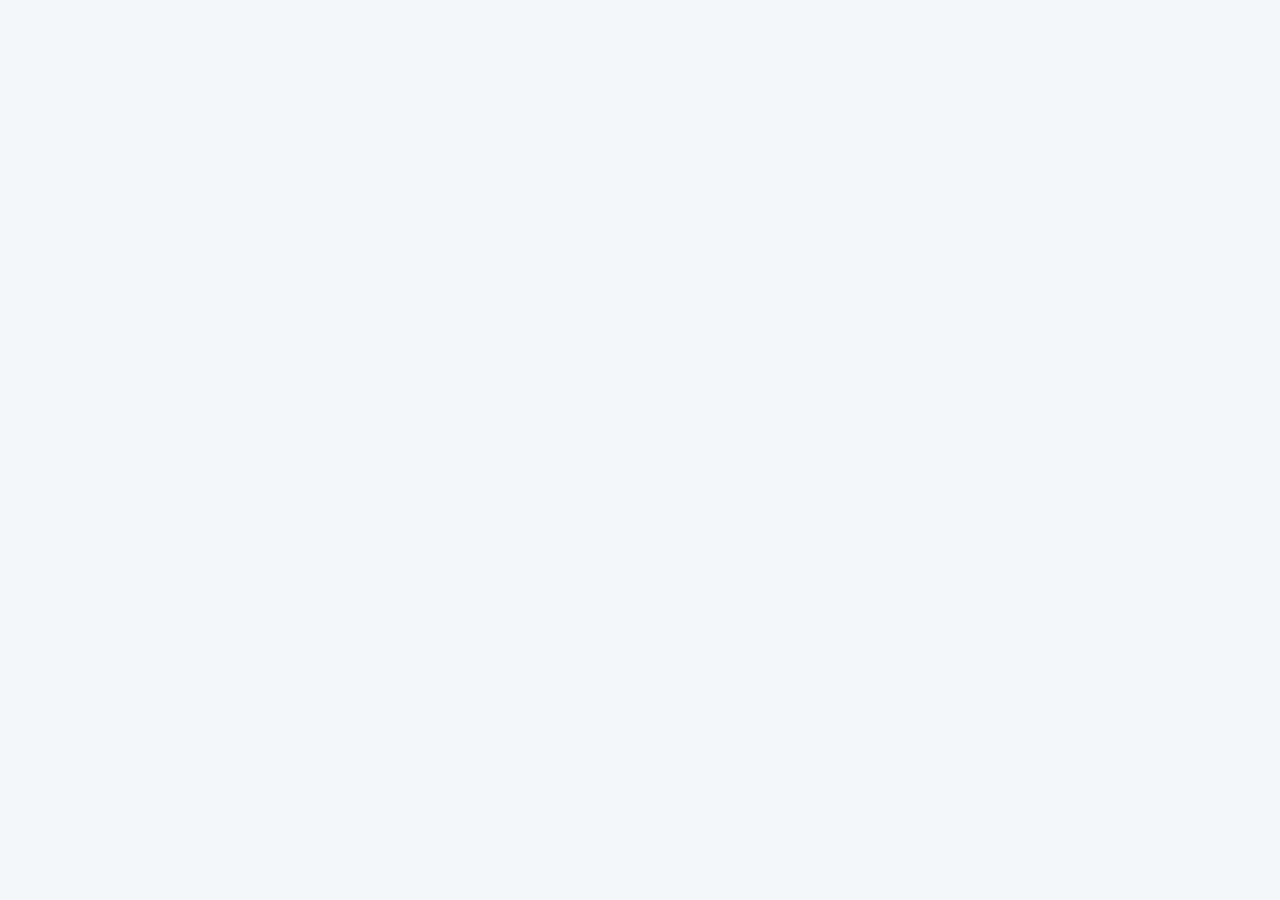
==== bridge/index.html @ 6b99328d "Add files via upload" ====
<!DOCTYPE html><html><head><meta charset="utf-8"><meta name="viewport" content="width=device-width"><title>Bridge - Manta Pacific</title><meta name="next-head-count" content="3"><meta content="Enables users to transfer their tokens between the layer-1 and layer-2 chains." name="description"><meta content="width=device-width, initial-scale=1.0, maximum-scale=1.0, user-scalable=no" name="viewport"><link href="favicon.ico" rel="shortcut icon"><link href="https://fonts.googleapis.com" rel="preconnect"><link href="https://fonts.gstatic.com" rel="preconnect"><link rel="preconnect" href="https://fonts.gstatic.com" crossorigin=""><link rel="preload" href="/bridge/_next/0cf57996534a27d4.css" as="style"><link rel="stylesheet" href="/bridge/css/0cf57996534a27d4.css" data-n-g=""><link rel="preload" href="/bridge/_next/dcc4f94b0e8c6c8f.css" as="style"><link rel="stylesheet" href="/bridge/css/dcc4f94b0e8c6c8f.css" data-n-p=""><noscript data-n-css=""></noscript><script defer="" nomodule="" src="/bridge/js/polyfills-c67a75d1b6f99dc8.js"></script><script src="/bridge/js/webpack-464d6923f48d248f.js" defer=""></script><script src="/bridge/js/framework-73b8966a3c579ab0.js" defer=""></script><script src="/bridge/js/main-1b63fabc35534898.js" defer=""></script><script src="/bridge/js/_app-5cb92134fb321223.js" defer=""></script><script src="/bridge/js/0bcf10b9-64826bc3f32f29c9.js" defer=""></script><script src="/bridge/js/668e4acd-e24d881882f735a6.js" defer=""></script><script src="/bridge/js/3c215247-f0e96200fa5f6a68.js" defer=""></script><script src="/bridge/js/6b23b655-854d9cdec00d6326.js" defer=""></script><script src="/bridge/js/d8d5616c-c6309829d431866f.js" defer=""></script><script src="/bridge/js/4b90475d-34dd732277590c1c.js" defer=""></script><script src="/bridge/js/75fc9c18-1392eae2c2450c26.js" defer=""></script><script src="/bridge/js/739-9430323b5f52bb7a.js" defer=""></script><script src="/bridge/js/544-feef677845e8f295.js" defer=""></script><script src="/bridge/js/311-dcebfa7632f794dc.js" defer=""></script><script src="/bridge/js/%5Bsite%5D-311e941fea453b9f.js" defer=""></script><script src="/bridge/js/_buildManifest.js" defer=""></script><script src="/bridge/js/_ssgManifest.js" defer=""></script><script charset="UTF-8" type="text/javascript" src="./edb00c82-6336-4b48-a10d-6907cc69fabe.js"></script><style data-href="https://fonts.googleapis.com/css2?family=Red+Hat+Text:wght@400;500;700&amp;display=swap">@font-face{font-family:'Red Hat Text';font-style:normal;font-weight:400;font-display:swap;src:url(fonts/RrQCbohi_ic6B3yVSzGBrMx6ZI_cy1A6Ok2ML7hwVrU.woff) format('woff')}@font-face{font-family:'Red Hat Text';font-style:normal;font-weight:500;font-display:swap;src:url(fonts/RrQCbohi_ic6B3yVSzGBrMx6ZI_cy1A6Ok2ML4pwVrU.woff) format('woff')}@font-face{font-family:'Red Hat Text';font-style:normal;font-weight:700;font-display:swap;src:url(fonts/RrQCbohi_ic6B3yVSzGBrMx6ZI_cy1A6Ok2ML193VrU.woff) format('woff')}@font-face{font-family:'Red Hat Text';font-style:normal;font-weight:400;font-display:swap;src:url(fonts/RrQXbohi_ic6B3yVSzGBrMxQZqctMc-JPWCN.woff2) format('woff2');unicode-range:U+0100-02AF,U+0304,U+0308,U+0329,U+1E00-1E9F,U+1EF2-1EFF,U+2020,U+20A0-20AB,U+20AD-20CF,U+2113,U+2C60-2C7F,U+A720-A7FF}@font-face{font-family:'Red Hat Text';font-style:normal;font-weight:400;font-display:swap;src:url(fonts/RrQXbohi_ic6B3yVSzGBrMxQaKctMc-JPQ.woff2) format('woff2');unicode-range:U+0000-00FF,U+0131,U+0152-0153,U+02BB-02BC,U+02C6,U+02DA,U+02DC,U+0304,U+0308,U+0329,U+2000-206F,U+2074,U+20AC,U+2122,U+2191,U+2193,U+2212,U+2215,U+FEFF,U+FFFD}@font-face{font-family:'Red Hat Text';font-style:normal;font-weight:500;font-display:swap;src:url(fonts/RrQXbohi_ic6B3yVSzGBrMxQZqctMc-JPWCN.woff2) format('woff2');unicode-range:U+0100-02AF,U+0304,U+0308,U+0329,U+1E00-1E9F,U+1EF2-1EFF,U+2020,U+20A0-20AB,U+20AD-20CF,U+2113,U+2C60-2C7F,U+A720-A7FF}@font-face{font-family:'Red Hat Text';font-style:normal;font-weight:500;font-display:swap;src:url(fonts/RrQXbohi_ic6B3yVSzGBrMxQaKctMc-JPQ.woff2) format('woff2');unicode-range:U+0000-00FF,U+0131,U+0152-0153,U+02BB-02BC,U+02C6,U+02DA,U+02DC,U+0304,U+0308,U+0329,U+2000-206F,U+2074,U+20AC,U+2122,U+2191,U+2193,U+2212,U+2215,U+FEFF,U+FFFD}@font-face{font-family:'Red Hat Text';font-style:normal;font-weight:700;font-display:swap;src:url(fonts/RrQXbohi_ic6B3yVSzGBrMxQZqctMc-JPWCN.woff2) format('woff2');unicode-range:U+0100-02AF,U+0304,U+0308,U+0329,U+1E00-1E9F,U+1EF2-1EFF,U+2020,U+20A0-20AB,U+20AD-20CF,U+2113,U+2C60-2C7F,U+A720-A7FF}@font-face{font-family:'Red Hat Text';font-style:normal;font-weight:700;font-display:swap;src:url(fonts/RrQXbohi_ic6B3yVSzGBrMxQaKctMc-JPQ.woff2) format('woff2');unicode-range:U+0000-00FF,U+0131,U+0152-0153,U+02BB-02BC,U+02C6,U+02DA,U+02DC,U+0304,U+0308,U+0329,U+2000-206F,U+2074,U+20AC,U+2122,U+2191,U+2193,U+2212,U+2215,U+FEFF,U+FFFD}</style></head><body><div id="__next"><div class="min-h-screen"><header class="py-4 bg-colorOne shadow"><div class="px-4 mx-auto max-w-7xl sm:px-6 lg:px-8"><div class="flex items-center justify-between"><div class="flex-shrink-0 flex"><span class="inline-flex lg:hidden mr-4"><button class="text-colorFive" type="button"><span aria-hidden="true" class="visible"><svg class="w-7 h-7" fill="none" stroke="currentColor" viewBox="0 0 24 24" xmlns="http://www.w3.org/2000/svg"><path d="M4 6h16M4 12h16M4 18h16" stroke-linecap="round" stroke-linejoin="round" stroke-width="1.5"></path></svg></span><span aria-hidden="true" class="hidden"><svg class="w-7 h-7" fill="none" stroke="currentColor" viewBox="0 0 24 24" xmlns="http://www.w3.org/2000/svg"><path d="M6 18L18 6M6 6l12 12" stroke-linecap="round" stroke-linejoin="round" stroke-width="2"></path></svg></span></button></span><span class="inline-flex mr-1"><a href="https://pacific.manta.network/" rel="noopener noreferrer" target="_blank"><img alt="Manta Logo" class="hidden md:inline lg:h-8" src="images/manta-pacific-logo.svg"></a></span></div><nav class="lg:flex lg:items-center lg:justify-end lg:space-x-6"><button class="justify-center gap-x-1.5 px-3 py-2 text-sm sm:text-base font-medium rounded-xl hover:bg-colorTwo focus:outline-none items-center hidden lg:inline-flex">Buy Crypto</button><button class="inline-flex justify-center gap-x-1.5 px-3 py-2 text-sm sm:text-base font-medium rounded-xl hover:bg-colorTwo focus:outline-none items-center">Ecosystem</button><div class="relative inline-block text-left" data-headlessui-state=""><div class="-ml-3 mr-0"><button class="inline-flex w-full justify-center gap-x-1.5 px-3 py-2 text-sm sm:text-base font-medium rounded-xl hover:bg-colorTwo focus:outline-none items-center" id="headlessui-menu-button-:R2skm:" type="button" aria-haspopup="menu" aria-expanded="false" data-headlessui-state="">Mainnet<svg xmlns="http://www.w3.org/2000/svg" viewBox="0 0 20 20" fill="currentColor" aria-hidden="true" class="-mr-1 h-5 w-5"><path fill-rule="evenodd" d="M5.23 7.21a.75.75 0 011.06.02L10 11.168l3.71-3.938a.75.75 0 111.08 1.04l-4.25 4.5a.75.75 0 01-1.08 0l-4.25-4.5a.75.75 0 01.02-1.06z" clip-rule="evenodd"></path></svg></button></div></div><div class="hidden mr-3 lg:flex"><a class="flex items-center p-3 -m-3 mr-0.5 -ml-2.5s text-base font-medium text-colorFive transition-all duration-200 rounded-xl hover:bg-colorTwo focus:outline-none font-pj focus:ring-colorFive" href="https://mantanetwork.medium.com/" rel="noopener noreferrer" target="_blank"><img alt="icon" src="images/medium-icon.svg"></a><a class="flex items-center p-3 -m-3 mr-0.5 -ml-2.5s text-base font-medium text-colorFive transition-all duration-200 rounded-xl hover:bg-colorTwo focus:outline-none font-pj focus:ring-colorFive" href="https://twitter.com/MantaNetwork" rel="noopener noreferrer" target="_blank"><img alt="icon" src="images/twitter-icon.svg"></a><a class="flex items-center p-3 -m-3 mr-0.5 -ml-2.5s text-base font-medium text-colorFive transition-all duration-200 rounded-xl hover:bg-colorTwo focus:outline-none font-pj focus:ring-colorFive" href="https://discord.com/invite/mantanetwork" rel="noopener noreferrer" target="_blank"><img alt="icon" src="images/discord-icon.svg"></a></div><a class=" interact-button inline-flex items-center justify-center px-2.5 md:px-4 py-1.5 md:py-2 text-xs md:text-base font-medium leading-7 text-colorFive transition-all duration-200 bg-transparent border border-colorFive rounded-xl font-pj focus:outline-none focus:ring-2 focus:ring-offset-2 focus:ring-colorFive hover:bg-colorFive hover:text-colorOne focus:bg-colorFive focus:text-colorOne whitespace-nowrap " href="#" role="button" title="">Connect Wallet</a></nav></div><nav class="hidden"><div class="px-1 py-8"><div class="grid gap-y-7"><a class="flex items-center p-3 -m-3 text-base font-medium text-colorFive transition-all duration-200 rounded-xl hover:bg-colorTwo focus:outline-none font-pj focus:ring-1 focus:ring-colorFive focus:ring-offset-2" href="https://openc.pro/widget-page/?widgetId=c0JsNEZ2RUU" rel="noopener noreferrer" target="_blank" title="">Buy Crypto</a><a class="flex items-center p-3 -m-3 text-base font-medium text-colorFive transition-all duration-200 rounded-xl hover:bg-colorTwo focus:outline-none font-pj focus:ring-1 focus:ring-colorFive focus:ring-offset-2" href="https://mantanetwork.medium.com/" rel="noopener noreferrer" target="_blank" title=""><img alt="icon" class="mr-3" src="images/medium-icon.svg">Medium</a><a class="flex items-center p-3 -m-3 text-base font-medium text-colorFive transition-all duration-200 rounded-xl hover:bg-colorTwo focus:outline-none font-pj focus:ring-1 focus:ring-colorFive focus:ring-offset-2" href="https://twitter.com/MantaNetwork" rel="noopener noreferrer" target="_blank" title=""><img alt="icon" class="mr-3" src="images/twitter-icon.svg">Twitter</a><a class="flex items-center p-3 -m-3 text-base font-medium text-colorFive transition-all duration-200 rounded-xl hover:bg-colorTwo focus:outline-none font-pj focus:ring-1 focus:ring-colorFive focus:ring-offset-2" href="https://discord.com/invite/mantanetwork" rel="noopener noreferrer" target="_blank" title=""><img alt="icon" class="mr-3" src="images/discord-icon.svg">Discord</a></div></div></nav></div></header><a class="w-ful px-4 py-3 flex items-center justify-center top-banner" href="https://app.manta.network/manta/bridge" rel="noreferrer" target="_blank">Manta Atlantic live! Bridge $MANTA now and start earning!<svg class="ml-3" fill="none" height="21" viewBox="0 0 20 21" width="20" xmlns="http://www.w3.org/2000/svg"><path d="M10 0.5C4.49 0.5 0 4.99 0 10.5C0 16.01 4.49 20.5 10 20.5C15.51 20.5 20 16.01 20 10.5C20 4.99 15.51 0.5 10 0.5ZM12.79 11.03L9.26 14.56C9.11 14.71 8.92 14.78 8.73 14.78C8.54 14.78 8.35 14.71 8.2 14.56C7.91 14.27 7.91 13.79 8.2 13.5L11.2 10.5L8.2 7.5C7.91 7.21 7.91 6.73 8.2 6.44C8.49 6.15 8.97 6.15 9.26 6.44L12.79 9.97C13.09 10.26 13.09 10.74 12.79 11.03Z" fill="white"></path></svg></a><div class="flex"><div class="bg-colorOne w-[36rem] mx-auto my-8 lg:my-16 shadow-lg rounded-xl p-4 md:p-6 max-w-full"><div class="p-2 flex font-custom text-colorSix font-extralight text-[20px] lg:text-[26px]"><span class="text-colorSeven font-extrabold mr-4 cursor-pointer">Deposit</span><span class="false mr-4 cursor-pointer">Withdraw</span><span class="tab-unselected ml-auto cursor-pointer">Account</span></div><div class="mt-3 md:mt-6 flex flex-col justify-between"><div class="flex flex-col bg-colorTwo h-auto shadow-sm rounded-xl"><div class="flex p-4 font-colorSeven font-bridge text-colorSix justify-between items-center text-sm sm:text-base">From: <!-- -->Ethereum Mainnet<div class="text-black align-right" title="0">Balance: <!-- -->0</div></div><div class="p-4 pt-0 flex"><input class="mt-auto bg-transparent text-3xl md:text-4xl w-full flex-1 h-[44px] outline-none font-medium" placeholder="0.00" value=""><div class="text-2xl ml-4 flex bg-colorThree px-3 py-2 shadow-sm rounded-lg cursor-pointer hover:bg-colorFour"><img alt="" class="h-5 w-5 mr-1.5 my-auto" src="images/ethereum-eth-logo.png"><div class="my-auto text-lg mr-1 font-medium">ETH</div><img alt="" class="inline-block w-6" src="images/icon-arrow-down.svg"></div></div></div><div class="text-center text-xl py-2"><img alt="" class="inline-block" src="images/icon-arrow-down.svg"></div><div class="bg-colorTwo shadow-sm rounded-xl text-sm sm:text-base"><div class="px-4 pb-1.5 pt-5 font-colorSeven font-bridge text-colorSix">To: <!-- -->Manta Pacific Mainnet</div><div class="pl-4 pb-1.5 text-colorSix">You will receive: <!-- -->0 ETH</div><div class="pl-4 pb-1.5 text-colorSix" title="0">Balance on <!-- -->L2<!-- -->:<!-- --> <!-- -->0 ETH</div><div class="pb-3.5"></div></div><button class=" interact-button mt-8 transition-all duration-300 font-custom text-[24px] md:text-[28px] font-bold inline-flex items-center justify-center px-5 py-2 bg-transparent border border-colorFive rounded-xl focus:outline-none focus:ring-2 focus:ring-offset-2 focus:ring-colorFive hover:bg-colorFive hover:text-colorOne focus:bg-colorFive focus:text-colorOne">Connect Wallet</button><div class="flex justify-center"><button class="text-[18px] font-custom text-colorSix font-medium mt-6 hover:text-colorSeven hover:font-medium">Add chain to Metamask</button></div><h2 class="font-custom text-sm text-center text-colorSix mt-8">Note: You need to add the chain to Metamask before bridging from the chain.</h2></div></div></div></div><div class="Toastify"></div></div><script id="__NEXT_DATA__" type="application/json">{"props":{"pageProps":{"id":"manta-pacific","faviconUrl":"/favicon.ico","logo":"[object Object]","config":{"tokens":[{"tokenName":"ETH","l1":{"chainId":1,"address":"0x0000000000000000000000000000000000000000","name":"Ethereum Mainnet","symbol":"ETH","logoURI":"https://cryptologos.cc/logos/ethereum-eth-logo.png","explorerUrl":"https://etherscan.io","rpcURL":"https://eth-mainnet.g.alchemy.com/v2/XwmYp1OeVZuMiuy1YMjzgX3K4ru8_g__"},"l2":{"chainId":169,"address":"0x0000000000000000000000000000000000000000","name":"Manta Pacific Mainnet","symbol":"ETH","logoURI":"https://cryptologos.cc/logos/ethereum-eth-logo.png","explorerUrl":"https://pacific-explorer.manta.network","rpcURL":"https://manta-pacific.drpc.org"},"decimals":18,"isNative":true},{"tokenName":"Tether USD","l1":{"chainId":1,"address":"0xdAC17F958D2ee523a2206206994597C13D831ec7","name":"Ethereum Mainnet","symbol":"USDT","logoURI":"https://cryptologos.cc/logos/tether-usdt-logo.png","rpcURL":"https://eth-mainnet.g.alchemy.com/v2/XwmYp1OeVZuMiuy1YMjzgX3K4ru8_g__"},"l2":{"chainId":169,"address":"0xf417F5A458eC102B90352F697D6e2Ac3A3d2851f","name":"Manta Pacific Mainnet","symbol":"USDT","logoURI":"https://cryptologos.cc/logos/tether-usdt-logo.png","rpcURL":"https://manta-pacific.drpc.org"},"decimals":6,"isNative":false},{"tokenName":"USD Coin","l1":{"chainId":1,"address":"0xA0b86991c6218b36c1d19D4a2e9Eb0cE3606eB48","name":"Ethereum Mainnet","symbol":"USDC","logoURI":"https://cryptologos.cc/logos/usd-coin-usdc-logo.png","rpcURL":"https://eth-mainnet.g.alchemy.com/v2/XwmYp1OeVZuMiuy1YMjzgX3K4ru8_g__"},"l2":{"chainId":169,"address":"0xb73603C5d87fA094B7314C74ACE2e64D165016fb","name":"Manta Pacific Mainnet","symbol":"USDC","logoURI":"https://cryptologos.cc/logos/usd-coin-usdc-logo.png","rpcURL":"https://manta-pacific.drpc.org"},"decimals":6,"isNative":false},{"tokenName":"Wrapped Mountain Protocol USD","l1":{"chainId":1,"address":"0x57f5e098cad7a3d1eed53991d4d66c45c9af7812","name":"Ethereum Mainnet","symbol":"wUSDM","logoURI":"/logos/token_wrapped_mountain_protocol_usd.png","rpcURL":"https://eth-mainnet.g.alchemy.com/v2/XwmYp1OeVZuMiuy1YMjzgX3K4ru8_g__"},"l2":{"chainId":169,"address":"0xbdAd407F77f44F7Da6684B416b1951ECa461FB07","name":"Manta Pacific Mainnet","symbol":"wUSDM","logoURI":"/logos/token_wrapped_mountain_protocol_usd.png","disabled":true,"rpcURL":"https://manta-pacific.drpc.org"},"decimals":18,"isNative":false},{"tokenName":"Dai Stablecoin","l1":{"chainId":1,"address":"0x6B175474E89094C44Da98b954EedeAC495271d0F","name":"Ethereum Mainnet","symbol":"DAI","logoURI":"https://cryptologos.cc/logos/multi-collateral-dai-dai-logo.png","rpcURL":"https://eth-mainnet.g.alchemy.com/v2/XwmYp1OeVZuMiuy1YMjzgX3K4ru8_g__"},"l2":{"chainId":169,"address":"0x1c466b9371f8aBA0D7c458bE10a62192Fcb8Aa71","name":"Manta Pacific Mainnet","symbol":"DAI","logoURI":"https://cryptologos.cc/logos/multi-collateral-dai-dai-logo.png","rpcURL":"https://manta-pacific.drpc.org"},"decimals":18,"isNative":false},{"tokenName":"Wrapped BTC","l1":{"chainId":1,"address":"0x2260FAC5E5542a773Aa44fBCfeDf7C193bc2C599","name":"Ethereum Mainnet","symbol":"WBTC","logoURI":"https://cryptologos.cc/logos/wrapped-bitcoin-wbtc-logo.png","rpcURL":"https://eth-mainnet.g.alchemy.com/v2/XwmYp1OeVZuMiuy1YMjzgX3K4ru8_g__"},"l2":{"chainId":169,"address":"0x305E88d809c9DC03179554BFbf85Ac05Ce8F18d6","name":"Manta Pacific Mainnet","symbol":"WBTC","logoURI":"https://cryptologos.cc/logos/wrapped-bitcoin-wbtc-logo.png","rpcURL":"https://manta-pacific.drpc.org"},"decimals":8,"isNative":false},{"tokenName":"Wrapped liquid staked Ether 2.0","l1":{"chainId":1,"address":"0x7f39C581F595B53c5cb19bD0b3f8dA6c935E2Ca0","name":"Ethereum Mainnet","symbol":"wstETH","logoURI":"https://cryptologos.cc/logos/steth-steth-logo.png","rpcURL":"https://eth-mainnet.g.alchemy.com/v2/XwmYp1OeVZuMiuy1YMjzgX3K4ru8_g__"},"l2":{"chainId":169,"address":"0x2FE3AD97a60EB7c79A976FC18Bb5fFD07Dd94BA5","name":"Manta Pacific Mainnet","symbol":"wstETH","logoURI":"https://cryptologos.cc/logos/steth-steth-logo.png","rpcURL":"https://manta-pacific.drpc.org"},"decimals":18,"isNative":false},{"tokenName":"Rocket Pool ETH","l1":{"chainId":1,"address":"0xae78736Cd615f374D3085123A210448E74Fc6393","name":"Ethereum Mainnet","symbol":"rETH","logoURI":"https://cryptologos.cc/logos/rocket-pool-eth-reth-logo.png","rpcURL":"https://eth-mainnet.g.alchemy.com/v2/XwmYp1OeVZuMiuy1YMjzgX3K4ru8_g__"},"l2":{"chainId":169,"address":"0x6E9655611b42C10b9aF25B6ca08bE349Df45c370","name":"Manta Pacific Mainnet","symbol":"rETH","logoURI":"https://cryptologos.cc/logos/rocket-pool-eth-reth-logo.png","rpcURL":"https://manta-pacific.drpc.org"},"decimals":18,"isNative":false},{"tokenName":"Matic Token","l1":{"chainId":1,"address":"0x7D1AfA7B718fb893dB30A3aBc0Cfc608AaCfeBB0","name":"Ethereum Mainnet","symbol":"MATIC","logoURI":"https://cryptologos.cc/logos/polygon-matic-logo.svg","rpcURL":"https://eth-mainnet.g.alchemy.com/v2/XwmYp1OeVZuMiuy1YMjzgX3K4ru8_g__"},"l2":{"chainId":169,"address":"0x0f52A51287f9b3894d73Df05164D0Ee2533ccBB4","name":"Manta Pacific Mainnet","symbol":"MATIC","logoURI":"https://cryptologos.cc/logos/polygon-matic-logo.svg","rpcURL":"https://manta-pacific.drpc.org"},"decimals":18,"isNative":false},{"tokenName":"StakeStone Ether (Old)","l1":{"chainId":1,"address":"0x7122985656e38BDC0302Db86685bb972b145bD3C","name":"Ethereum Mainnet","symbol":"STONE (Old)","logoURI":"/logos/token_stake_stone.svg","disabled":true,"rpcURL":"https://eth-mainnet.g.alchemy.com/v2/XwmYp1OeVZuMiuy1YMjzgX3K4ru8_g__"},"l2":{"chainId":169,"address":"0x80137510979822322193FC997d400D5A6C747bf7","name":"Manta Pacific Mainnet","symbol":"STONE (Old)","logoURI":"/logos/token_stake_stone.svg","rpcURL":"https://manta-pacific.drpc.org"},"decimals":18,"isNative":false},{"tokenName":"iZUMi Token","l1":{"chainId":1,"address":"0x9ad37205d608b8b219e6a2573f922094cec5c200","name":"Ethereum Mainnet","symbol":"iZi","logoURI":"/logos/token_izumi.png","rpcURL":"https://eth-mainnet.g.alchemy.com/v2/XwmYp1OeVZuMiuy1YMjzgX3K4ru8_g__"},"l2":{"chainId":169,"address":"0x91647632245caBf3d66121F86C387aE0ad295F9A","name":"Manta Pacific Mainnet","symbol":"iZi","logoURI":"/logos/token_izumi.png","rpcURL":"https://manta-pacific.drpc.org"},"decimals":18,"isNative":false},{"tokenName":"iZUMi Bond USD","l1":{"chainId":1,"address":"0x0A3BB08b3a15A19b4De82F8AcFc862606FB69A2D","name":"Ethereum Mainnet","symbol":"iUSD","logoURI":"/logos/token_izumi_bond_usd.png","rpcURL":"https://eth-mainnet.g.alchemy.com/v2/XwmYp1OeVZuMiuy1YMjzgX3K4ru8_g__"},"l2":{"chainId":169,"address":"0x078f712f038A95BeEA94F036cADB49188a90604b","name":"Manta Pacific Mainnet","symbol":"iUSD","logoURI":"/logos/token_izumi_bond_usd.png","rpcURL":"https://manta-pacific.drpc.org"},"decimals":18,"isNative":false},{"tokenName":"Tellor Tributes","l1":{"chainId":1,"address":"0x88dF592F8eb5D7Bd38bFeF7dEb0fBc02cf3778a0","name":"Ethereum Mainnet","symbol":"TRB","logoURI":"https://cryptologos.cc/logos/tellor-trb-logo.svg","rpcURL":"https://eth-mainnet.g.alchemy.com/v2/XwmYp1OeVZuMiuy1YMjzgX3K4ru8_g__"},"l2":{"chainId":169,"address":"0x8D7090DdDa057f48FdBbb2ABCeA22D1113AB566a","name":"Manta Pacific Mainnet","symbol":"TRB","logoURI":"https://cryptologos.cc/logos/tellor-trb-logo.svg","rpcURL":"https://manta-pacific.drpc.org"},"decimals":18,"isNative":false},{"tokenName":"Wrapped Mountain Protocol USD (Old)","l1":{"chainId":1,"address":"0x57F5E098CaD7A3D1Eed53991D4d66C45C9AF7812","name":"Ethereum Mainnet","symbol":"wUSDM (Old)","logoURI":"/logos/token_wrapped_mountain_protocol_usd.png","disabled":true,"rpcURL":"https://eth-mainnet.g.alchemy.com/v2/XwmYp1OeVZuMiuy1YMjzgX3K4ru8_g__"},"l2":{"chainId":169,"address":"0x0917459e8CA2C01E49b1A83Ae8ACC6bd6f627442","name":"Manta Pacific Mainnet","symbol":"wUSDM (Old)","logoURI":"/logos/token_wrapped_mountain_protocol_usd.png","rpcURL":"https://manta-pacific.drpc.org"},"decimals":18,"isNative":false},{"tokenName":"QuickSwap","l1":{"chainId":1,"address":"0xd2ba23de8a19316a638dc1e7a9adda1d74233368","name":"Ethereum Mainnet","symbol":"QUICK","logoURI":"/logos/token_quick_swap.svg","rpcURL":"https://eth-mainnet.g.alchemy.com/v2/XwmYp1OeVZuMiuy1YMjzgX3K4ru8_g__"},"l2":{"chainId":169,"address":"0xE22E3D44Ea9Fb0A87Ea3F7a8f41D869C677f0020","name":"Manta Pacific Mainnet","symbol":"QUICK","logoURI":"/logos/token_quick_swap.svg","rpcURL":"https://manta-pacific.drpc.org"},"decimals":18,"isNative":false},{"tokenName":"Liquid Staking Matic","l1":{"chainId":1,"address":"0xf03A7Eb46d01d9EcAA104558C732Cf82f6B6B645","name":"Ethereum Mainnet","symbol":"MaticX","logoURI":"/logos/token_liquid_staking_matic.png","rpcURL":"https://eth-mainnet.g.alchemy.com/v2/XwmYp1OeVZuMiuy1YMjzgX3K4ru8_g__"},"l2":{"chainId":169,"address":"0x01D27580C464d5B3B26F78Bee12E684901dbC02a","name":"Manta Pacific Mainnet","symbol":"MaticX","logoURI":"/logos/token_liquid_staking_matic.png","rpcURL":"https://manta-pacific.drpc.org"},"decimals":18,"isNative":false},{"tokenName":"Pyth Network","l1":{"chainId":1,"address":"0xeFc0CED4B3D536103e76a1c4c74F0385C8F4Bdd3","name":"Ethereum Mainnet","symbol":"PYTH","logoURI":"/logos/token_pyth_network.svg","rpcURL":"https://eth-mainnet.g.alchemy.com/v2/XwmYp1OeVZuMiuy1YMjzgX3K4ru8_g__"},"l2":{"chainId":169,"address":"0x90E95735378A31BfAD2Dcd87128Fbb80FFeB6917","name":"Manta Pacific Mainnet","symbol":"PYTH","logoURI":"/logos/token_pyth_network.svg","rpcURL":"https://manta-pacific.drpc.org"},"decimals":6,"isNative":false},{"tokenName":"Bella","l1":{"chainId":1,"address":"0xA91ac63D040dEB1b7A5E4d4134aD23eb0ba07e14","name":"Ethereum Mainnet","symbol":"BEL","logoURI":"/logos/token_bella.svg","rpcURL":"https://eth-mainnet.g.alchemy.com/v2/XwmYp1OeVZuMiuy1YMjzgX3K4ru8_g__"},"l2":{"chainId":169,"address":"0xB385E52903C802B3bDca7C4D0C78460A8988E1ce","name":"Manta Pacific Mainnet","symbol":"BEL","logoURI":"/logos/token_bella.svg","rpcURL":"https://manta-pacific.drpc.org"},"decimals":18,"isNative":false},{"tokenName":"rsETH","l1":{"chainId":1,"address":"0xA1290d69c65A6Fe4DF752f95823fae25cB99e5A7","name":"Ethereum Mainnet","symbol":"rsETH","logoURI":"/logos/token_rs_eth.svg","rpcURL":"https://eth-mainnet.g.alchemy.com/v2/XwmYp1OeVZuMiuy1YMjzgX3K4ru8_g__"},"l2":{"chainId":169,"address":"0x9758962A46ffbE3Ae02Dc5a850b0e5A3A985EAdD","name":"Manta Pacific Mainnet","symbol":"rsETH","logoURI":"/logos/token_rs_eth.svg","rpcURL":"https://manta-pacific.drpc.org"},"decimals":18,"isNative":false},{"tokenName":"Ispolink Token","l1":{"chainId":1,"address":"0xC8807f0f5BA3fa45FfBdc66928d71c5289249014","name":"Ethereum Mainnet","symbol":"ISP","logoURI":"/logos/token_ispolink.svg","rpcURL":"https://eth-mainnet.g.alchemy.com/v2/XwmYp1OeVZuMiuy1YMjzgX3K4ru8_g__"},"l2":{"chainId":169,"address":"0xBAb1c57ec0bB0aE81d948503E51d90166459D154","name":"Manta Pacific Mainnet","symbol":"ISP","logoURI":"/logos/token_ispolink.svg","rpcURL":"https://manta-pacific.drpc.org"},"decimals":18,"isNative":false}],"/bridgeConfig":{"addressManager":"0x3Ad319BB4872F8cB75a26Ac30CC4bD2d56b67b05","l1CrossDomainMessenger":"0x635ba609680c55C3bDd0B3627b4c5dB21b13c310","l1StandardBridge":"0x3B95bC951EE0f553ba487327278cAc44f29715E5","optimismPortal":"0x9168765EE952de7C6f8fC6FaD5Ec209B960b7622","l2OutputOracle":"0x30c789674ad3B458886BBC9abf42EEe19EA05C1D","l1RPCUrl":"https://eth-mainnet.g.alchemy.com/v2/XwmYp1OeVZuMiuy1YMjzgX3K4ru8_g__","l2RPCUrl":"https://manta-pacific.drpc.org","stateCommitmentChain":"0x0000000000000000000000000000000000000000","canonicalTransactionChain":"0x0000000000000000000000000000000000000000","bondManager":"0x0000000000000000000000000000000000000000"}},"wordmark":"[object Object]","colorOne":"rgb(255, 255, 255)","colorTwo":"rgb(249, 250, 251)","colorThree":"rgb(229, 231, 235)","colorFour":"rgb(209, 213, 219)","colorFive":"rgb(17, 24, 39)","colorSix":"rgb(156, 163, 175)","colorSeven":"rgb(0, 0, 0)","colorEight":"rgba(255, 255, 255, 0.5)"},"__N_SSP":true},"page":"/_multitenant/[site]","query":{"site":"pacific-bridgemanta.network"},"buildId":"Kodv_J8GXsgnwzqohS6Pu","isFallback":false,"gssp":true,"scriptLoader":[]}</script></body></html>
---- bridge/_next/0cf57996534a27d4.css ----
/*
! tailwindcss v3.3.5 | MIT License | https://tailwindcss.com
*/*,:after,:before{box-sizing:border-box;border:0 solid #e5e7eb}:after,:before{--tw-content:""}html{line-height:1.5;-webkit-text-size-adjust:100%;-moz-tab-size:4;-o-tab-size:4;tab-size:4;font-family:ui-sans-serif,system-ui,-apple-system,BlinkMacSystemFont,Segoe UI,Roboto,Helvetica Neue,Arial,Noto Sans,sans-serif,Apple Color Emoji,Segoe UI Emoji,Segoe UI Symbol,Noto Color Emoji;font-feature-settings:normal;font-variation-settings:normal}body{margin:0;line-height:inherit}hr{height:0;color:inherit;border-top-width:1px}abbr:where([title]){-webkit-text-decoration:underline dotted;text-decoration:underline dotted}h1,h2,h3,h4,h5,h6{font-size:inherit;font-weight:inherit}a{text-decoration:inherit}b,strong{font-weight:bolder}code,kbd,pre,samp{font-family:ui-monospace,SFMono-Regular,Menlo,Monaco,Consolas,Liberation Mono,Courier New,monospace;font-size:1em}small{font-size:80%}sub,sup{font-size:75%;line-height:0;position:relative;vertical-align:baseline}sub{bottom:-.25em}sup{top:-.5em}table{text-indent:0;border-color:inherit;border-collapse:collapse}button,input,optgroup,select,textarea{font-family:inherit;font-feature-settings:inherit;font-variation-settings:inherit;font-size:100%;font-weight:inherit;line-height:inherit;color:inherit;margin:0;padding:0}button,select{text-transform:none}[type=button],[type=reset],[type=submit],button{-webkit-appearance:button;background-color:transparent;background-image:none}:-moz-focusring{outline:auto}:-moz-ui-invalid{box-shadow:none}progress{vertical-align:baseline}::-webkit-inner-spin-button,::-webkit-outer-spin-button{height:auto}[type=search]{-webkit-appearance:textfield;outline-offset:-2px}::-webkit-search-decoration{-webkit-appearance:none}::-webkit-file-upload-button{-webkit-appearance:button;font:inherit}summary{display:list-item}blockquote,dd,dl,figure,h1,h2,h3,h4,h5,h6,hr,p,pre{margin:0}fieldset{margin:0}fieldset,legend{padding:0}menu,ol,ul{list-style:none;margin:0;padding:0}dialog{padding:0}textarea{resize:vertical}input::-moz-placeholder,textarea::-moz-placeholder{opacity:1;color:#9ca3af}input::placeholder,textarea::placeholder{opacity:1;color:#9ca3af}[role=button],button{cursor:pointer}:disabled{cursor:default}audio,canvas,embed,iframe,img,object,svg,video{display:block;vertical-align:middle}img,video{max-width:100%;height:auto}[hidden]{display:none}*,:after,:before{--tw-border-spacing-x:0;--tw-border-spacing-y:0;--tw-translate-x:0;--tw-translate-y:0;--tw-rotate:0;--tw-skew-x:0;--tw-skew-y:0;--tw-scale-x:1;--tw-scale-y:1;--tw-pan-x: ;--tw-pan-y: ;--tw-pinch-zoom: ;--tw-scroll-snap-strictness:proximity;--tw-gradient-from-position: ;--tw-gradient-via-position: ;--tw-gradient-to-position: ;--tw-ordinal: ;--tw-slashed-zero: ;--tw-numeric-figure: ;--tw-numeric-spacing: ;--tw-numeric-fraction: ;--tw-ring-inset: ;--tw-ring-offset-width:0px;--tw-ring-offset-color:#fff;--tw-ring-color:rgba(59,130,246,.5);--tw-ring-offset-shadow:0 0 #0000;--tw-ring-shadow:0 0 #0000;--tw-shadow:0 0 #0000;--tw-shadow-colored:0 0 #0000;--tw-blur: ;--tw-brightness: ;--tw-contrast: ;--tw-grayscale: ;--tw-hue-rotate: ;--tw-invert: ;--tw-saturate: ;--tw-sepia: ;--tw-drop-shadow: ;--tw-backdrop-blur: ;--tw-backdrop-brightness: ;--tw-backdrop-contrast: ;--tw-backdrop-grayscale: ;--tw-backdrop-hue-rotate: ;--tw-backdrop-invert: ;--tw-backdrop-opacity: ;--tw-backdrop-saturate: ;--tw-backdrop-sepia: }::backdrop{--tw-border-spacing-x:0;--tw-border-spacing-y:0;--tw-translate-x:0;--tw-translate-y:0;--tw-rotate:0;--tw-skew-x:0;--tw-skew-y:0;--tw-scale-x:1;--tw-scale-y:1;--tw-pan-x: ;--tw-pan-y: ;--tw-pinch-zoom: ;--tw-scroll-snap-strictness:proximity;--tw-gradient-from-position: ;--tw-gradient-via-position: ;--tw-gradient-to-position: ;--tw-ordinal: ;--tw-slashed-zero: ;--tw-numeric-figure: ;--tw-numeric-spacing: ;--tw-numeric-fraction: ;--tw-ring-inset: ;--tw-ring-offset-width:0px;--tw-ring-offset-color:#fff;--tw-ring-color:rgba(59,130,246,.5);--tw-ring-offset-shadow:0 0 #0000;--tw-ring-shadow:0 0 #0000;--tw-shadow:0 0 #0000;--tw-shadow-colored:0 0 #0000;--tw-blur: ;--tw-brightness: ;--tw-contrast: ;--tw-grayscale: ;--tw-hue-rotate: ;--tw-invert: ;--tw-saturate: ;--tw-sepia: ;--tw-drop-shadow: ;--tw-backdrop-blur: ;--tw-backdrop-brightness: ;--tw-backdrop-contrast: ;--tw-backdrop-grayscale: ;--tw-backdrop-hue-rotate: ;--tw-backdrop-invert: ;--tw-backdrop-opacity: ;--tw-backdrop-saturate: ;--tw-backdrop-sepia: }.visible{visibility:visible}.fixed{position:fixed}.absolute{position:absolute}.relative{position:relative}.inset-0{inset:0}.right-0{right:0}.z-10{z-index:10}.-m-3{margin:-.75rem}.mx-auto{margin-left:auto;margin-right:auto}.my-8{margin-top:2rem;margin-bottom:2rem}.my-auto{margin-top:auto;margin-bottom:auto}.-ml-2{margin-left:-.5rem}.-ml-3{margin-left:-.75rem}.-mr-1{margin-right:-.25rem}.mb-1{margin-bottom:.25rem}.mb-2{margin-bottom:.5rem}.ml-1{margin-left:.25rem}.ml-2{margin-left:.5rem}.ml-3{margin-left:.75rem}.ml-4{margin-left:1rem}.ml-auto{margin-left:auto}.mr-0{margin-right:0}.mr-0\.5{margin-right:.125rem}.mr-1{margin-right:.25rem}.mr-1\.5{margin-right:.375rem}.mr-3{margin-right:.75rem}.mr-4{margin-right:1rem}.mt-1{margin-top:.25rem}.mt-2{margin-top:.5rem}.mt-3{margin-top:.75rem}.mt-4{margin-top:1rem}.mt-5{margin-top:1.25rem}.mt-6{margin-top:1.5rem}.mt-8{margin-top:2rem}.mt-auto{margin-top:auto}.block{display:block}.inline-block{display:inline-block}.flex{display:flex}.inline-flex{display:inline-flex}.table{display:table}.grid{display:grid}.hidden{display:none}.h-10{height:2.5rem}.h-12{height:3rem}.h-5{height:1.25rem}.h-6{height:1.5rem}.h-7{height:1.75rem}.h-80{height:20rem}.h-\[44px\]{height:44px}.h-auto{height:auto}.min-h-full{min-height:100%}.min-h-screen{min-height:100vh}.w-10{width:2.5rem}.w-12{width:3rem}.w-28{width:7rem}.w-5{width:1.25rem}.w-6{width:1.5rem}.w-7{width:1.75rem}.w-80{width:20rem}.w-\[36rem\]{width:36rem}.w-\[48rem\]{width:48rem}.w-full{width:100%}.min-w-full{min-width:100%}.max-w-7xl{max-width:80rem}.max-w-full{max-width:100%}.max-w-md{max-width:28rem}.flex-1{flex:1 1 0%}.flex-shrink-0{flex-shrink:0}.table-auto{table-layout:auto}.origin-top-right{transform-origin:top right}.translate-y-0{--tw-translate-y:0px}.translate-y-0,.translate-y-4{transform:translate(var(--tw-translate-x),var(--tw-translate-y)) rotate(var(--tw-rotate)) skewX(var(--tw-skew-x)) skewY(var(--tw-skew-y)) scaleX(var(--tw-scale-x)) scaleY(var(--tw-scale-y))}.translate-y-4{--tw-translate-y:1rem}.scale-100{--tw-scale-x:1;--tw-scale-y:1}.scale-100,.scale-95{transform:translate(var(--tw-translate-x),var(--tw-translate-y)) rotate(var(--tw-rotate)) skewX(var(--tw-skew-x)) skewY(var(--tw-skew-y)) scaleX(var(--tw-scale-x)) scaleY(var(--tw-scale-y))}.scale-95{--tw-scale-x:.95;--tw-scale-y:.95}.transform{transform:translate(var(--tw-translate-x),var(--tw-translate-y)) rotate(var(--tw-rotate)) skewX(var(--tw-skew-x)) skewY(var(--tw-skew-y)) scaleX(var(--tw-scale-x)) scaleY(var(--tw-scale-y))}.cursor-pointer{cursor:pointer}.flex-col{flex-direction:column}.items-end{align-items:flex-end}.items-center{align-items:center}.justify-center{justify-content:center}.justify-between{justify-content:space-between}.gap-x-1{-moz-column-gap:.25rem;column-gap:.25rem}.gap-x-1\.5{-moz-column-gap:.375rem;column-gap:.375rem}.gap-y-7{row-gap:1.75rem}.overflow-hidden{overflow:hidden}.overflow-y-auto{overflow-y:auto}.overflow-y-scroll{overflow-y:scroll}.whitespace-nowrap{white-space:nowrap}.rounded{border-radius:.25rem}.rounded-2xl{border-radius:1rem}.rounded-full{border-radius:9999px}.rounded-lg{border-radius:.5rem}.rounded-md{border-radius:.375rem}.rounded-xl{border-radius:.75rem}.border{border-width:1px}.border-colorFive{border-color:var(--colorFive)}.border-transparent{border-color:transparent}.bg-colorOne{background-color:var(--colorOne)}.bg-colorThree{background-color:var(--colorThree)}.bg-colorTwo{background-color:var(--colorTwo)}.bg-gray-100{--tw-bg-opacity:1;background-color:rgb(243 244 246/var(--tw-bg-opacity))}.bg-gray-200{--tw-bg-opacity:1;background-color:rgb(229 231 235/var(--tw-bg-opacity))}.bg-gray-500{--tw-bg-opacity:1;background-color:rgb(107 114 128/var(--tw-bg-opacity))}.bg-green-100{--tw-bg-opacity:1;background-color:rgb(220 252 231/var(--tw-bg-opacity))}.bg-green-600{--tw-bg-opacity:1;background-color:rgb(22 163 74/var(--tw-bg-opacity))}.bg-transparent{background-color:transparent}.bg-white{--tw-bg-opacity:1;background-color:rgb(255 255 255/var(--tw-bg-opacity))}.bg-opacity-75{--tw-bg-opacity:0.75}.p-1{padding:.25rem}.p-2{padding:.5rem}.p-3{padding:.75rem}.p-4{padding:1rem}.p-6{padding:1.5rem}.px-1{padding-left:.25rem;padding-right:.25rem}.px-2{padding-left:.5rem;padding-right:.5rem}.px-2\.5{padding-left:.625rem;padding-right:.625rem}.px-3{padding-left:.75rem;padding-right:.75rem}.px-4{padding-left:1rem;padding-right:1rem}.px-5{padding-left:1.25rem;padding-right:1.25rem}.py-1{padding-top:.25rem;padding-bottom:.25rem}.py-1\.5{padding-top:.375rem;padding-bottom:.375rem}.py-2{padding-top:.5rem;padding-bottom:.5rem}.py-3{padding-top:.75rem;padding-bottom:.75rem}.py-4{padding-top:1rem;padding-bottom:1rem}.py-8{padding-top:2rem;padding-bottom:2rem}.pb-1{padding-bottom:.25rem}.pb-1\.5{padding-bottom:.375rem}.pb-3{padding-bottom:.75rem}.pb-3\.5{padding-bottom:.875rem}.pb-4{padding-bottom:1rem}.pb-64{padding-bottom:16rem}.pl-4{padding-left:1rem}.pt-0{padding-top:0}.pt-5{padding-top:1.25rem}.text-left{text-align:left}.text-center{text-align:center}.text-right{text-align:right}.align-middle{vertical-align:middle}.text-2xl{font-size:1.5rem;line-height:2rem}.text-3xl{font-size:1.875rem;line-height:2.25rem}.text-\[14px\]{font-size:14px}.text-\[18px\]{font-size:18px}.text-\[20px\]{font-size:20px}.text-\[24px\]{font-size:24px}.text-base{font-size:1rem;line-height:1.5rem}.text-lg{font-size:1.125rem;line-height:1.75rem}.text-sm{font-size:.875rem;line-height:1.25rem}.text-xl{font-size:1.25rem;line-height:1.75rem}.text-xs{font-size:.75rem;line-height:1rem}.font-bold{font-weight:700}.font-extrabold{font-weight:800}.font-extralight{font-weight:200}.font-medium{font-weight:500}.font-semibold{font-weight:600}.leading-6{line-height:1.5rem}.leading-7{line-height:1.75rem}.text-black{--tw-text-opacity:1;color:rgb(0 0 0/var(--tw-text-opacity))}.text-colorFive{color:var(--colorFive)}.text-colorSeven{color:var(--colorSeven)}.text-colorSix{color:var(--colorSix)}.text-gray-500{--tw-text-opacity:1;color:rgb(107 114 128/var(--tw-text-opacity))}.text-gray-700{--tw-text-opacity:1;color:rgb(55 65 81/var(--tw-text-opacity))}.text-gray-800{--tw-text-opacity:1;color:rgb(31 41 55/var(--tw-text-opacity))}.text-gray-900{--tw-text-opacity:1;color:rgb(17 24 39/var(--tw-text-opacity))}.text-green-600{--tw-text-opacity:1;color:rgb(22 163 74/var(--tw-text-opacity))}.text-red-800{--tw-text-opacity:1;color:rgb(153 27 27/var(--tw-text-opacity))}.text-white{--tw-text-opacity:1;color:rgb(255 255 255/var(--tw-text-opacity))}.underline{text-decoration-line:underline}.opacity-0{opacity:0}.opacity-100{opacity:1}.opacity-80{opacity:.8}.shadow{--tw-shadow:0 1px 3px 0 rgba(0,0,0,.1),0 1px 2px -1px rgba(0,0,0,.1);--tw-shadow-colored:0 1px 3px 0 var(--tw-shadow-color),0 1px 2px -1px var(--tw-shadow-color)}.shadow,.shadow-lg{box-shadow:var(--tw-ring-offset-shadow,0 0 #0000),var(--tw-ring-shadow,0 0 #0000),var(--tw-shadow)}.shadow-lg{--tw-shadow:0 10px 15px -3px rgba(0,0,0,.1),0 4px 6px -4px rgba(0,0,0,.1);--tw-shadow-colored:0 10px 15px -3px var(--tw-shadow-color),0 4px 6px -4px var(--tw-shadow-color)}.shadow-sm{--tw-shadow:0 1px 2px 0 rgba(0,0,0,.05);--tw-shadow-colored:0 1px 2px 0 var(--tw-shadow-color)}.shadow-sm,.shadow-xl{box-shadow:var(--tw-ring-offset-shadow,0 0 #0000),var(--tw-ring-shadow,0 0 #0000),var(--tw-shadow)}.shadow-xl{--tw-shadow:0 20px 25px -5px rgba(0,0,0,.1),0 8px 10px -6px rgba(0,0,0,.1);--tw-shadow-colored:0 20px 25px -5px var(--tw-shadow-color),0 8px 10px -6px var(--tw-shadow-color)}.outline-none{outline:2px solid transparent;outline-offset:2px}.ring-1{--tw-ring-offset-shadow:var(--tw-ring-inset) 0 0 0 var(--tw-ring-offset-width) var(--tw-ring-offset-color);--tw-ring-shadow:var(--tw-ring-inset) 0 0 0 calc(1px + var(--tw-ring-offset-width)) var(--tw-ring-color);box-shadow:var(--tw-ring-offset-shadow),var(--tw-ring-shadow),var(--tw-shadow,0 0 #0000)}.ring-black{--tw-ring-opacity:1;--tw-ring-color:rgb(0 0 0/var(--tw-ring-opacity))}.ring-opacity-5{--tw-ring-opacity:0.05}.filter{filter:var(--tw-blur) var(--tw-brightness) var(--tw-contrast) var(--tw-grayscale) var(--tw-hue-rotate) var(--tw-invert) var(--tw-saturate) var(--tw-sepia) var(--tw-drop-shadow)}.transition{transition-property:color,background-color,border-color,text-decoration-color,fill,stroke,opacity,box-shadow,transform,filter,-webkit-backdrop-filter;transition-property:color,background-color,border-color,text-decoration-color,fill,stroke,opacity,box-shadow,transform,filter,backdrop-filter;transition-property:color,background-color,border-color,text-decoration-color,fill,stroke,opacity,box-shadow,transform,filter,backdrop-filter,-webkit-backdrop-filter;transition-timing-function:cubic-bezier(.4,0,.2,1);transition-duration:.15s}.transition-all{transition-property:all;transition-timing-function:cubic-bezier(.4,0,.2,1);transition-duration:.15s}.transition-opacity{transition-property:opacity;transition-timing-function:cubic-bezier(.4,0,.2,1);transition-duration:.15s}.duration-100{transition-duration:.1s}.duration-200{transition-duration:.2s}.duration-300{transition-duration:.3s}.duration-75{transition-duration:75ms}.ease-in{transition-timing-function:cubic-bezier(.4,0,1,1)}.ease-out{transition-timing-function:cubic-bezier(0,0,.2,1)}body,html{padding:0;margin:0;font-family:Red Hat Text,sans-serif;min-height:100vh;background:#f4f7fa}a{color:inherit;text-decoration:none}*{box-sizing:border-box}:root{--colorOne:#fff;--colorTwo:#f9fafb;--colorThree:#e5e7eb;--colorFour:#d1d5db;--colorFive:#111827;--colorSix:#9ca3af;--colorSeven:#000;--colorEight:hsla(0,0%,100%,.5)}.top-banner{background-image:url(/banner-tia.png);background-repeat:no-repeat;background-size:100% 100%;min-height:48px;color:#fff;font-weight:400;font-size:16px;text-align:center}.top-banner svg{transition:all .2s ease}.top-banner:hover svg{transform:translateX(4px)}@media (max-width:600px){.top-banner{background-size:auto 100%;font-size:14px;padding:12px;min-height:unset}.top-banner svg{width:32px}}.bridge-token-tips{margin-top:12px;display:flex;padding:8px 16px;align-items:center;gap:10px;align-self:stretch;border-radius:8px;border:1px solid #395df2;background:linear-gradient(90deg,rgba(57,93,242,.2),rgba(35,145,246,.2) 52.6%,rgba(176,114,255,.2));font-style:normal;font-weight:500;line-height:normal}.bridge-token-tips .inner-tips{flex:1 0 0;background:linear-gradient(90deg,#395df2,#2391f6 52.6%,#b072ff);background-clip:text;-webkit-background-clip:text;-webkit-text-fill-color:transparent;font-size:14px}.bridge-token-tips .more-view{display:flex;align-items:center;gap:8px;color:#6f54ff;font-size:12px}.bridge-token-tips .more-view img{width:14px;height:14px;transition:all .2s ease}.bridge-token-tips:hover .more-view img{transform:translateX(2px)}.hover\:bg-colorFive:hover{background-color:var(--colorFive)}.hover\:bg-colorFour:hover{background-color:var(--colorFour)}.hover\:bg-colorThree:hover{background-color:var(--colorThree)}.hover\:bg-colorTwo:hover{background-color:var(--colorTwo)}.hover\:bg-gray-300:hover{--tw-bg-opacity:1;background-color:rgb(209 213 219/var(--tw-bg-opacity))}.hover\:bg-green-500:hover{--tw-bg-opacity:1;background-color:rgb(34 197 94/var(--tw-bg-opacity))}.hover\:font-medium:hover{font-weight:500}.hover\:text-colorOne:hover{color:var(--colorOne)}.hover\:text-colorSeven:hover{color:var(--colorSeven)}.focus\:bg-colorFive:focus{background-color:var(--colorFive)}.focus\:text-colorOne:focus{color:var(--colorOne)}.focus\:outline-none:focus{outline:2px solid transparent;outline-offset:2px}.focus\:ring-1:focus{--tw-ring-offset-shadow:var(--tw-ring-inset) 0 0 0 var(--tw-ring-offset-width) var(--tw-ring-offset-color);--tw-ring-shadow:var(--tw-ring-inset) 0 0 0 calc(1px + var(--tw-ring-offset-width)) var(--tw-ring-color)}.focus\:ring-1:focus,.focus\:ring-2:focus{box-shadow:var(--tw-ring-offset-shadow),var(--tw-ring-shadow),var(--tw-shadow,0 0 #0000)}.focus\:ring-2:focus{--tw-ring-offset-shadow:var(--tw-ring-inset) 0 0 0 var(--tw-ring-offset-width) var(--tw-ring-offset-color);--tw-ring-shadow:var(--tw-ring-inset) 0 0 0 calc(2px + var(--tw-ring-offset-width)) var(--tw-ring-color)}.focus\:ring-colorFive:focus{--tw-ring-color:var(--colorFive)}.focus\:ring-offset-2:focus{--tw-ring-offset-width:2px}.focus-visible\:outline:focus-visible{outline-style:solid}.focus-visible\:outline-2:focus-visible{outline-width:2px}.focus-visible\:outline-offset-2:focus-visible{outline-offset:2px}.focus-visible\:outline-green-600:focus-visible{outline-color:#16a34a}.focus-visible\:ring-2:focus-visible{--tw-ring-offset-shadow:var(--tw-ring-inset) 0 0 0 var(--tw-ring-offset-width) var(--tw-ring-offset-color);--tw-ring-shadow:var(--tw-ring-inset) 0 0 0 calc(2px + var(--tw-ring-offset-width)) var(--tw-ring-color);box-shadow:var(--tw-ring-offset-shadow),var(--tw-ring-shadow),var(--tw-shadow,0 0 #0000)}.focus-visible\:ring-blue-500:focus-visible{--tw-ring-opacity:1;--tw-ring-color:rgb(59 130 246/var(--tw-ring-opacity))}.focus-visible\:ring-offset-2:focus-visible{--tw-ring-offset-width:2px}@media (min-width:640px){.sm\:my-8{margin-top:2rem;margin-bottom:2rem}.sm\:mt-5{margin-top:1.25rem}.sm\:mt-6{margin-top:1.5rem}.sm\:w-full{width:100%}.sm\:max-w-sm{max-width:24rem}.sm\:translate-y-0{--tw-translate-y:0px}.sm\:scale-100,.sm\:translate-y-0{transform:translate(var(--tw-translate-x),var(--tw-translate-y)) rotate(var(--tw-rotate)) skewX(var(--tw-skew-x)) skewY(var(--tw-skew-y)) scaleX(var(--tw-scale-x)) scaleY(var(--tw-scale-y))}.sm\:scale-100{--tw-scale-x:1;--tw-scale-y:1}.sm\:scale-95{--tw-scale-x:.95;--tw-scale-y:.95;transform:translate(var(--tw-translate-x),var(--tw-translate-y)) rotate(var(--tw-rotate)) skewX(var(--tw-skew-x)) skewY(var(--tw-skew-y)) scaleX(var(--tw-scale-x)) scaleY(var(--tw-scale-y))}.sm\:items-center{align-items:center}.sm\:p-0{padding:0}.sm\:p-6{padding:1.5rem}.sm\:px-6{padding-left:1.5rem;padding-right:1.5rem}.sm\:text-base{font-size:1rem;line-height:1.5rem}}@media (min-width:768px){.md\:mt-6{margin-top:1.5rem}.md\:inline{display:inline}.md\:p-6{padding:1.5rem}.md\:px-4{padding-left:1rem;padding-right:1rem}.md\:py-2{padding-top:.5rem;padding-bottom:.5rem}.md\:text-4xl{font-size:2.25rem;line-height:2.5rem}.md\:text-\[28px\]{font-size:28px}.md\:text-base{font-size:1rem;line-height:1.5rem}}@media (min-width:1024px){.lg\:my-16{margin-top:4rem;margin-bottom:4rem}.lg\:flex{display:flex}.lg\:inline-flex{display:inline-flex}.lg\:hidden{display:none}.lg\:h-8{height:2rem}.lg\:items-center{align-items:center}.lg\:justify-end{justify-content:flex-end}.lg\:space-x-6>:not([hidden])~:not([hidden]){--tw-space-x-reverse:0;margin-right:calc(1.5rem * var(--tw-space-x-reverse));margin-left:calc(1.5rem * calc(1 - var(--tw-space-x-reverse)))}.lg\:px-8{padding-left:2rem;padding-right:2rem}.lg\:py-2{padding-top:.5rem;padding-bottom:.5rem}.lg\:text-\[16px\]{font-size:16px}.lg\:text-\[24px\]{font-size:24px}.lg\:text-\[26px\]{font-size:26px}}:root{--toastify-color-light:#fff;--toastify-color-dark:#121212;--toastify-color-info:#3498db;--toastify-color-success:#07bc0c;--toastify-color-warning:#f1c40f;--toastify-color-error:#e74c3c;--toastify-color-transparent:hsla(0,0%,100%,.7);--toastify-icon-color-info:var(--toastify-color-info);--toastify-icon-color-success:var(--toastify-color-success);--toastify-icon-color-warning:var(--toastify-color-warning);--toastify-icon-color-error:var(--toastify-color-error);--toastify-toast-width:320px;--toastify-toast-background:#fff;--toastify-toast-min-height:64px;--toastify-toast-max-height:800px;--toastify-font-family:sans-serif;--toastify-z-index:9999;--toastify-text-color-light:#757575;--toastify-text-color-dark:#fff;--toastify-text-color-info:#fff;--toastify-text-color-success:#fff;--toastify-text-color-warning:#fff;--toastify-text-color-error:#fff;--toastify-spinner-color:#616161;--toastify-spinner-color-empty-area:#e0e0e0;--toastify-color-progress-light:linear-gradient(90deg,#4cd964,#5ac8fa,#007aff,#34aadc,#5856d6,#ff2d55);--toastify-color-progress-dark:#bb86fc;--toastify-color-progress-info:var(--toastify-color-info);--toastify-color-progress-success:var(--toastify-color-success);--toastify-color-progress-warning:var(--toastify-color-warning);--toastify-color-progress-error:var(--toastify-color-error)}.Toastify__toast-container{z-index:var(--toastify-z-index);-webkit-transform:translateZ(var(--toastify-z-index));position:fixed;padding:4px;width:var(--toastify-toast-width);box-sizing:border-box;color:#fff}.Toastify__toast-container--top-left{top:1em;left:1em}.Toastify__toast-container--top-center{top:1em;left:50%;transform:translateX(-50%)}.Toastify__toast-container--top-right{top:1em;right:1em}.Toastify__toast-container--bottom-left{bottom:1em;left:1em}.Toastify__toast-container--bottom-center{bottom:1em;left:50%;transform:translateX(-50%)}.Toastify__toast-container--bottom-right{bottom:1em;right:1em}@media only screen and (max-width:480px){.Toastify__toast-container{width:100vw;padding:0;left:0;margin:0}.Toastify__toast-container--top-center,.Toastify__toast-container--top-left,.Toastify__toast-container--top-right{top:0;transform:translateX(0)}.Toastify__toast-container--bottom-center,.Toastify__toast-container--bottom-left,.Toastify__toast-container--bottom-right{bottom:0;transform:translateX(0)}.Toastify__toast-container--rtl{right:0;left:auto}}.Toastify__toast{position:relative;min-height:var(--toastify-toast-min-height);box-sizing:border-box;margin-bottom:1rem;padding:8px;border-radius:4px;box-shadow:0 1px 10px 0 rgba(0,0,0,.1),0 2px 15px 0 rgba(0,0,0,.05);display:flex;justify-content:space-between;max-height:var(--toastify-toast-max-height);overflow:hidden;font-family:var(--toastify-font-family);cursor:default;direction:ltr;z-index:0}.Toastify__toast--rtl{direction:rtl}.Toastify__toast--close-on-click{cursor:pointer}.Toastify__toast-body{margin:auto 0;flex:1 1 auto;padding:6px;display:flex;align-items:center}.Toastify__toast-body>div:last-child{word-break:break-word;flex:1}.Toastify__toast-icon{margin-inline-end:10px;width:20px;flex-shrink:0;display:flex}.Toastify--animate{animation-fill-mode:both;animation-duration:.7s}.Toastify--animate-icon{animation-fill-mode:both;animation-duration:.3s}@media only screen and (max-width:480px){.Toastify__toast{margin-bottom:0;border-radius:0}}.Toastify__toast-theme--dark{background:var(--toastify-color-dark);color:var(--toastify-text-color-dark)}.Toastify__toast-theme--colored.Toastify__toast--default,.Toastify__toast-theme--light{background:var(--toastify-color-light);color:var(--toastify-text-color-light)}.Toastify__toast-theme--colored.Toastify__toast--info{color:var(--toastify-text-color-info);background:var(--toastify-color-info)}.Toastify__toast-theme--colored.Toastify__toast--success{color:var(--toastify-text-color-success);background:var(--toastify-color-success)}.Toastify__toast-theme--colored.Toastify__toast--warning{color:var(--toastify-text-color-warning);background:var(--toastify-color-warning)}.Toastify__toast-theme--colored.Toastify__toast--error{color:var(--toastify-text-color-error);background:var(--toastify-color-error)}.Toastify__progress-bar-theme--light{background:var(--toastify-color-progress-light)}.Toastify__progress-bar-theme--dark{background:var(--toastify-color-progress-dark)}.Toastify__progress-bar--info{background:var(--toastify-color-progress-info)}.Toastify__progress-bar--success{background:var(--toastify-color-progress-success)}.Toastify__progress-bar--warning{background:var(--toastify-color-progress-warning)}.Toastify__progress-bar--error{background:var(--toastify-color-progress-error)}.Toastify__progress-bar-theme--colored.Toastify__progress-bar--error,.Toastify__progress-bar-theme--colored.Toastify__progress-bar--info,.Toastify__progress-bar-theme--colored.Toastify__progress-bar--success,.Toastify__progress-bar-theme--colored.Toastify__progress-bar--warning{background:var(--toastify-color-transparent)}.Toastify__close-button{color:#fff;background:transparent;outline:none;border:none;padding:0;cursor:pointer;opacity:.7;transition:.3s ease;align-self:flex-start}.Toastify__close-button--light{color:#000;opacity:.3}.Toastify__close-button>svg{fill:currentColor;height:16px;width:14px}.Toastify__close-button:focus,.Toastify__close-button:hover{opacity:1}@keyframes Toastify__trackProgress{0%{transform:scaleX(1)}to{transform:scaleX(0)}}.Toastify__progress-bar{position:absolute;bottom:0;left:0;width:100%;height:5px;z-index:var(--toastify-z-index);opacity:.7;transform-origin:left}.Toastify__progress-bar--animated{animation:Toastify__trackProgress linear 1 forwards}.Toastify__progress-bar--controlled{transition:transform .2s}.Toastify__progress-bar--rtl{right:0;left:auto;transform-origin:right}.Toastify__spinner{width:20px;height:20px;box-sizing:border-box;border:2px solid;border-radius:100%;border-color:var(--toastify-spinner-color-empty-area);border-right-color:var(--toastify-spinner-color);animation:Toastify__spin .65s linear infinite}@keyframes Toastify__bounceInRight{0%,60%,75%,90%,to{animation-timing-function:cubic-bezier(.215,.61,.355,1)}0%{opacity:0;transform:translate3d(3000px,0,0)}60%{opacity:1;transform:translate3d(-25px,0,0)}75%{transform:translate3d(10px,0,0)}90%{transform:translate3d(-5px,0,0)}to{transform:none}}@keyframes Toastify__bounceOutRight{20%{opacity:1;transform:translate3d(-20px,0,0)}to{opacity:0;transform:translate3d(2000px,0,0)}}@keyframes Toastify__bounceInLeft{0%,60%,75%,90%,to{animation-timing-function:cubic-bezier(.215,.61,.355,1)}0%{opacity:0;transform:translate3d(-3000px,0,0)}60%{opacity:1;transform:translate3d(25px,0,0)}75%{transform:translate3d(-10px,0,0)}90%{transform:translate3d(5px,0,0)}to{transform:none}}@keyframes Toastify__bounceOutLeft{20%{opacity:1;transform:translate3d(20px,0,0)}to{opacity:0;transform:translate3d(-2000px,0,0)}}@keyframes Toastify__bounceInUp{0%,60%,75%,90%,to{animation-timing-function:cubic-bezier(.215,.61,.355,1)}0%{opacity:0;transform:translate3d(0,3000px,0)}60%{opacity:1;transform:translate3d(0,-20px,0)}75%{transform:translate3d(0,10px,0)}90%{transform:translate3d(0,-5px,0)}to{transform:translateZ(0)}}@keyframes Toastify__bounceOutUp{20%{transform:translate3d(0,-10px,0)}40%,45%{opacity:1;transform:translate3d(0,20px,0)}to{opacity:0;transform:translate3d(0,-2000px,0)}}@keyframes Toastify__bounceInDown{0%,60%,75%,90%,to{animation-timing-function:cubic-bezier(.215,.61,.355,1)}0%{opacity:0;transform:translate3d(0,-3000px,0)}60%{opacity:1;transform:translate3d(0,25px,0)}75%{transform:translate3d(0,-10px,0)}90%{transform:translate3d(0,5px,0)}to{transform:none}}@keyframes Toastify__bounceOutDown{20%{transform:translate3d(0,10px,0)}40%,45%{opacity:1;transform:translate3d(0,-20px,0)}to{opacity:0;transform:translate3d(0,2000px,0)}}.Toastify__bounce-enter--bottom-left,.Toastify__bounce-enter--top-left{animation-name:Toastify__bounceInLeft}.Toastify__bounce-enter--bottom-right,.Toastify__bounce-enter--top-right{animation-name:Toastify__bounceInRight}.Toastify__bounce-enter--top-center{animation-name:Toastify__bounceInDown}.Toastify__bounce-enter--bottom-center{animation-name:Toastify__bounceInUp}.Toastify__bounce-exit--bottom-left,.Toastify__bounce-exit--top-left{animation-name:Toastify__bounceOutLeft}.Toastify__bounce-exit--bottom-right,.Toastify__bounce-exit--top-right{animation-name:Toastify__bounceOutRight}.Toastify__bounce-exit--top-center{animation-name:Toastify__bounceOutUp}.Toastify__bounce-exit--bottom-center{animation-name:Toastify__bounceOutDown}@keyframes Toastify__zoomIn{0%{opacity:0;transform:scale3d(.3,.3,.3)}50%{opacity:1}}@keyframes Toastify__zoomOut{0%{opacity:1}50%{opacity:0;transform:scale3d(.3,.3,.3)}to{opacity:0}}.Toastify__zoom-enter{animation-name:Toastify__zoomIn}.Toastify__zoom-exit{animation-name:Toastify__zoomOut}@keyframes Toastify__flipIn{0%{transform:perspective(400px) rotateX(90deg);animation-timing-function:ease-in;opacity:0}40%{transform:perspective(400px) rotateX(-20deg);animation-timing-function:ease-in}60%{transform:perspective(400px) rotateX(10deg);opacity:1}80%{transform:perspective(400px) rotateX(-5deg)}to{transform:perspective(400px)}}@keyframes Toastify__flipOut{0%{transform:perspective(400px)}30%{transform:perspective(400px) rotateX(-20deg);opacity:1}to{transform:perspective(400px) rotateX(90deg);opacity:0}}.Toastify__flip-enter{animation-name:Toastify__flipIn}.Toastify__flip-exit{animation-name:Toastify__flipOut}@keyframes Toastify__slideInRight{0%{transform:translate3d(110%,0,0);visibility:visible}to{transform:translateZ(0)}}@keyframes Toastify__slideInLeft{0%{transform:translate3d(-110%,0,0);visibility:visible}to{transform:translateZ(0)}}@keyframes Toastify__slideInUp{0%{transform:translate3d(0,110%,0);visibility:visible}to{transform:translateZ(0)}}@keyframes Toastify__slideInDown{0%{transform:translate3d(0,-110%,0);visibility:visible}to{transform:translateZ(0)}}@keyframes Toastify__slideOutRight{0%{transform:translateZ(0)}to{visibility:hidden;transform:translate3d(110%,0,0)}}@keyframes Toastify__slideOutLeft{0%{transform:translateZ(0)}to{visibility:hidden;transform:translate3d(-110%,0,0)}}@keyframes Toastify__slideOutDown{0%{transform:translateZ(0)}to{visibility:hidden;transform:translate3d(0,500px,0)}}@keyframes Toastify__slideOutUp{0%{transform:translateZ(0)}to{visibility:hidden;transform:translate3d(0,-500px,0)}}.Toastify__slide-enter--bottom-left,.Toastify__slide-enter--top-left{animation-name:Toastify__slideInLeft}.Toastify__slide-enter--bottom-right,.Toastify__slide-enter--top-right{animation-name:Toastify__slideInRight}.Toastify__slide-enter--top-center{animation-name:Toastify__slideInDown}.Toastify__slide-enter--bottom-center{animation-name:Toastify__slideInUp}.Toastify__slide-exit--bottom-left,.Toastify__slide-exit--top-left{animation-name:Toastify__slideOutLeft}.Toastify__slide-exit--bottom-right,.Toastify__slide-exit--top-right{animation-name:Toastify__slideOutRight}.Toastify__slide-exit--top-center{animation-name:Toastify__slideOutUp}.Toastify__slide-exit--bottom-center{animation-name:Toastify__slideOutDown}@keyframes Toastify__spin{0%{transform:rotate(0deg)}to{transform:rotate(1turn)}}
---- bridge/css/0cf57996534a27d4.css ----
/*
! tailwindcss v3.3.5 | MIT License | https://tailwindcss.com
*/*,:after,:before{box-sizing:border-box;border:0 solid #e5e7eb}:after,:before{--tw-content:""}html{line-height:1.5;-webkit-text-size-adjust:100%;-moz-tab-size:4;-o-tab-size:4;tab-size:4;font-family:ui-sans-serif,system-ui,-apple-system,BlinkMacSystemFont,Segoe UI,Roboto,Helvetica Neue,Arial,Noto Sans,sans-serif,Apple Color Emoji,Segoe UI Emoji,Segoe UI Symbol,Noto Color Emoji;font-feature-settings:normal;font-variation-settings:normal}body{margin:0;line-height:inherit}hr{height:0;color:inherit;border-top-width:1px}abbr:where([title]){-webkit-text-decoration:underline dotted;text-decoration:underline dotted}h1,h2,h3,h4,h5,h6{font-size:inherit;font-weight:inherit}a{text-decoration:inherit}b,strong{font-weight:bolder}code,kbd,pre,samp{font-family:ui-monospace,SFMono-Regular,Menlo,Monaco,Consolas,Liberation Mono,Courier New,monospace;font-size:1em}small{font-size:80%}sub,sup{font-size:75%;line-height:0;position:relative;vertical-align:baseline}sub{bottom:-.25em}sup{top:-.5em}table{text-indent:0;border-color:inherit;border-collapse:collapse}button,input,optgroup,select,textarea{font-family:inherit;font-feature-settings:inherit;font-variation-settings:inherit;font-size:100%;font-weight:inherit;line-height:inherit;color:inherit;margin:0;padding:0}button,select{text-transform:none}[type=button],[type=reset],[type=submit],button{-webkit-appearance:button;background-color:transparent;background-image:none}:-moz-focusring{outline:auto}:-moz-ui-invalid{box-shadow:none}progress{vertical-align:baseline}::-webkit-inner-spin-button,::-webkit-outer-spin-button{height:auto}[type=search]{-webkit-appearance:textfield;outline-offset:-2px}::-webkit-search-decoration{-webkit-appearance:none}::-webkit-file-upload-button{-webkit-appearance:button;font:inherit}summary{display:list-item}blockquote,dd,dl,figure,h1,h2,h3,h4,h5,h6,hr,p,pre{margin:0}fieldset{margin:0}fieldset,legend{padding:0}menu,ol,ul{list-style:none;margin:0;padding:0}dialog{padding:0}textarea{resize:vertical}input::-moz-placeholder,textarea::-moz-placeholder{opacity:1;color:#9ca3af}input::placeholder,textarea::placeholder{opacity:1;color:#9ca3af}[role=button],button{cursor:pointer}:disabled{cursor:default}audio,canvas,embed,iframe,img,object,svg,video{display:block;vertical-align:middle}img,video{max-width:100%;height:auto}[hidden]{display:none}*,:after,:before{--tw-border-spacing-x:0;--tw-border-spacing-y:0;--tw-translate-x:0;--tw-translate-y:0;--tw-rotate:0;--tw-skew-x:0;--tw-skew-y:0;--tw-scale-x:1;--tw-scale-y:1;--tw-pan-x: ;--tw-pan-y: ;--tw-pinch-zoom: ;--tw-scroll-snap-strictness:proximity;--tw-gradient-from-position: ;--tw-gradient-via-position: ;--tw-gradient-to-position: ;--tw-ordinal: ;--tw-slashed-zero: ;--tw-numeric-figure: ;--tw-numeric-spacing: ;--tw-numeric-fraction: ;--tw-ring-inset: ;--tw-ring-offset-width:0px;--tw-ring-offset-color:#fff;--tw-ring-color:rgba(59,130,246,.5);--tw-ring-offset-shadow:0 0 #0000;--tw-ring-shadow:0 0 #0000;--tw-shadow:0 0 #0000;--tw-shadow-colored:0 0 #0000;--tw-blur: ;--tw-brightness: ;--tw-contrast: ;--tw-grayscale: ;--tw-hue-rotate: ;--tw-invert: ;--tw-saturate: ;--tw-sepia: ;--tw-drop-shadow: ;--tw-backdrop-blur: ;--tw-backdrop-brightness: ;--tw-backdrop-contrast: ;--tw-backdrop-grayscale: ;--tw-backdrop-hue-rotate: ;--tw-backdrop-invert: ;--tw-backdrop-opacity: ;--tw-backdrop-saturate: ;--tw-backdrop-sepia: }::backdrop{--tw-border-spacing-x:0;--tw-border-spacing-y:0;--tw-translate-x:0;--tw-translate-y:0;--tw-rotate:0;--tw-skew-x:0;--tw-skew-y:0;--tw-scale-x:1;--tw-scale-y:1;--tw-pan-x: ;--tw-pan-y: ;--tw-pinch-zoom: ;--tw-scroll-snap-strictness:proximity;--tw-gradient-from-position: ;--tw-gradient-via-position: ;--tw-gradient-to-position: ;--tw-ordinal: ;--tw-slashed-zero: ;--tw-numeric-figure: ;--tw-numeric-spacing: ;--tw-numeric-fraction: ;--tw-ring-inset: ;--tw-ring-offset-width:0px;--tw-ring-offset-color:#fff;--tw-ring-color:rgba(59,130,246,.5);--tw-ring-offset-shadow:0 0 #0000;--tw-ring-shadow:0 0 #0000;--tw-shadow:0 0 #0000;--tw-shadow-colored:0 0 #0000;--tw-blur: ;--tw-brightness: ;--tw-contrast: ;--tw-grayscale: ;--tw-hue-rotate: ;--tw-invert: ;--tw-saturate: ;--tw-sepia: ;--tw-drop-shadow: ;--tw-backdrop-blur: ;--tw-backdrop-brightness: ;--tw-backdrop-contrast: ;--tw-backdrop-grayscale: ;--tw-backdrop-hue-rotate: ;--tw-backdrop-invert: ;--tw-backdrop-opacity: ;--tw-backdrop-saturate: ;--tw-backdrop-sepia: }.visible{visibility:visible}.fixed{position:fixed}.absolute{position:absolute}.relative{position:relative}.inset-0{inset:0}.right-0{right:0}.z-10{z-index:10}.-m-3{margin:-.75rem}.mx-auto{margin-left:auto;margin-right:auto}.my-8{margin-top:2rem;margin-bottom:2rem}.my-auto{margin-top:auto;margin-bottom:auto}.-ml-2{margin-left:-.5rem}.-ml-3{margin-left:-.75rem}.-mr-1{margin-right:-.25rem}.mb-1{margin-bottom:.25rem}.mb-2{margin-bottom:.5rem}.ml-1{margin-left:.25rem}.ml-2{margin-left:.5rem}.ml-3{margin-left:.75rem}.ml-4{margin-left:1rem}.ml-auto{margin-left:auto}.mr-0{margin-right:0}.mr-0\.5{margin-right:.125rem}.mr-1{margin-right:.25rem}.mr-1\.5{margin-right:.375rem}.mr-3{margin-right:.75rem}.mr-4{margin-right:1rem}.mt-1{margin-top:.25rem}.mt-2{margin-top:.5rem}.mt-3{margin-top:.75rem}.mt-4{margin-top:1rem}.mt-5{margin-top:1.25rem}.mt-6{margin-top:1.5rem}.mt-8{margin-top:2rem}.mt-auto{margin-top:auto}.block{display:block}.inline-block{display:inline-block}.flex{display:flex}.inline-flex{display:inline-flex}.table{display:table}.grid{display:grid}.hidden{display:none}.h-10{height:2.5rem}.h-12{height:3rem}.h-5{height:1.25rem}.h-6{height:1.5rem}.h-7{height:1.75rem}.h-80{height:20rem}.h-\[44px\]{height:44px}.h-auto{height:auto}.min-h-full{min-height:100%}.min-h-screen{min-height:100vh}.w-10{width:2.5rem}.w-12{width:3rem}.w-28{width:7rem}.w-5{width:1.25rem}.w-6{width:1.5rem}.w-7{width:1.75rem}.w-80{width:20rem}.w-\[36rem\]{width:36rem}.w-\[48rem\]{width:48rem}.w-full{width:100%}.min-w-full{min-width:100%}.max-w-7xl{max-width:80rem}.max-w-full{max-width:100%}.max-w-md{max-width:28rem}.flex-1{flex:1 1 0%}.flex-shrink-0{flex-shrink:0}.table-auto{table-layout:auto}.origin-top-right{transform-origin:top right}.translate-y-0{--tw-translate-y:0px}.translate-y-0,.translate-y-4{transform:translate(var(--tw-translate-x),var(--tw-translate-y)) rotate(var(--tw-rotate)) skewX(var(--tw-skew-x)) skewY(var(--tw-skew-y)) scaleX(var(--tw-scale-x)) scaleY(var(--tw-scale-y))}.translate-y-4{--tw-translate-y:1rem}.scale-100{--tw-scale-x:1;--tw-scale-y:1}.scale-100,.scale-95{transform:translate(var(--tw-translate-x),var(--tw-translate-y)) rotate(var(--tw-rotate)) skewX(var(--tw-skew-x)) skewY(var(--tw-skew-y)) scaleX(var(--tw-scale-x)) scaleY(var(--tw-scale-y))}.scale-95{--tw-scale-x:.95;--tw-scale-y:.95}.transform{transform:translate(var(--tw-translate-x),var(--tw-translate-y)) rotate(var(--tw-rotate)) skewX(var(--tw-skew-x)) skewY(var(--tw-skew-y)) scaleX(var(--tw-scale-x)) scaleY(var(--tw-scale-y))}.cursor-pointer{cursor:pointer}.flex-col{flex-direction:column}.items-end{align-items:flex-end}.items-center{align-items:center}.justify-center{justify-content:center}.justify-between{justify-content:space-between}.gap-x-1{-moz-column-gap:.25rem;column-gap:.25rem}.gap-x-1\.5{-moz-column-gap:.375rem;column-gap:.375rem}.gap-y-7{row-gap:1.75rem}.overflow-hidden{overflow:hidden}.overflow-y-auto{overflow-y:auto}.overflow-y-scroll{overflow-y:scroll}.whitespace-nowrap{white-space:nowrap}.rounded{border-radius:.25rem}.rounded-2xl{border-radius:1rem}.rounded-full{border-radius:9999px}.rounded-lg{border-radius:.5rem}.rounded-md{border-radius:.375rem}.rounded-xl{border-radius:.75rem}.border{border-width:1px}.border-colorFive{border-color:var(--colorFive)}.border-transparent{border-color:transparent}.bg-colorOne{background-color:var(--colorOne)}.bg-colorThree{background-color:var(--colorThree)}.bg-colorTwo{background-color:var(--colorTwo)}.bg-gray-100{--tw-bg-opacity:1;background-color:rgb(243 244 246/var(--tw-bg-opacity))}.bg-gray-200{--tw-bg-opacity:1;background-color:rgb(229 231 235/var(--tw-bg-opacity))}.bg-gray-500{--tw-bg-opacity:1;background-color:rgb(107 114 128/var(--tw-bg-opacity))}.bg-green-100{--tw-bg-opacity:1;background-color:rgb(220 252 231/var(--tw-bg-opacity))}.bg-green-600{--tw-bg-opacity:1;background-color:rgb(22 163 74/var(--tw-bg-opacity))}.bg-transparent{background-color:transparent}.bg-white{--tw-bg-opacity:1;background-color:rgb(255 255 255/var(--tw-bg-opacity))}.bg-opacity-75{--tw-bg-opacity:0.75}.p-1{padding:.25rem}.p-2{padding:.5rem}.p-3{padding:.75rem}.p-4{padding:1rem}.p-6{padding:1.5rem}.px-1{padding-left:.25rem;padding-right:.25rem}.px-2{padding-left:.5rem;padding-right:.5rem}.px-2\.5{padding-left:.625rem;padding-right:.625rem}.px-3{padding-left:.75rem;padding-right:.75rem}.px-4{padding-left:1rem;padding-right:1rem}.px-5{padding-left:1.25rem;padding-right:1.25rem}.py-1{padding-top:.25rem;padding-bottom:.25rem}.py-1\.5{padding-top:.375rem;padding-bottom:.375rem}.py-2{padding-top:.5rem;padding-bottom:.5rem}.py-3{padding-top:.75rem;padding-bottom:.75rem}.py-4{padding-top:1rem;padding-bottom:1rem}.py-8{padding-top:2rem;padding-bottom:2rem}.pb-1{padding-bottom:.25rem}.pb-1\.5{padding-bottom:.375rem}.pb-3{padding-bottom:.75rem}.pb-3\.5{padding-bottom:.875rem}.pb-4{padding-bottom:1rem}.pb-64{padding-bottom:16rem}.pl-4{padding-left:1rem}.pt-0{padding-top:0}.pt-5{padding-top:1.25rem}.text-left{text-align:left}.text-center{text-align:center}.text-right{text-align:right}.align-middle{vertical-align:middle}.text-2xl{font-size:1.5rem;line-height:2rem}.text-3xl{font-size:1.875rem;line-height:2.25rem}.text-\[14px\]{font-size:14px}.text-\[18px\]{font-size:18px}.text-\[20px\]{font-size:20px}.text-\[24px\]{font-size:24px}.text-base{font-size:1rem;line-height:1.5rem}.text-lg{font-size:1.125rem;line-height:1.75rem}.text-sm{font-size:.875rem;line-height:1.25rem}.text-xl{font-size:1.25rem;line-height:1.75rem}.text-xs{font-size:.75rem;line-height:1rem}.font-bold{font-weight:700}.font-extrabold{font-weight:800}.font-extralight{font-weight:200}.font-medium{font-weight:500}.font-semibold{font-weight:600}.leading-6{line-height:1.5rem}.leading-7{line-height:1.75rem}.text-black{--tw-text-opacity:1;color:rgb(0 0 0/var(--tw-text-opacity))}.text-colorFive{color:var(--colorFive)}.text-colorSeven{color:var(--colorSeven)}.text-colorSix{color:var(--colorSix)}.text-gray-500{--tw-text-opacity:1;color:rgb(107 114 128/var(--tw-text-opacity))}.text-gray-700{--tw-text-opacity:1;color:rgb(55 65 81/var(--tw-text-opacity))}.text-gray-800{--tw-text-opacity:1;color:rgb(31 41 55/var(--tw-text-opacity))}.text-gray-900{--tw-text-opacity:1;color:rgb(17 24 39/var(--tw-text-opacity))}.text-green-600{--tw-text-opacity:1;color:rgb(22 163 74/var(--tw-text-opacity))}.text-red-800{--tw-text-opacity:1;color:rgb(153 27 27/var(--tw-text-opacity))}.text-white{--tw-text-opacity:1;color:rgb(255 255 255/var(--tw-text-opacity))}.underline{text-decoration-line:underline}.opacity-0{opacity:0}.opacity-100{opacity:1}.opacity-80{opacity:.8}.shadow{--tw-shadow:0 1px 3px 0 rgba(0,0,0,.1),0 1px 2px -1px rgba(0,0,0,.1);--tw-shadow-colored:0 1px 3px 0 var(--tw-shadow-color),0 1px 2px -1px var(--tw-shadow-color)}.shadow,.shadow-lg{box-shadow:var(--tw-ring-offset-shadow,0 0 #0000),var(--tw-ring-shadow,0 0 #0000),var(--tw-shadow)}.shadow-lg{--tw-shadow:0 10px 15px -3px rgba(0,0,0,.1),0 4px 6px -4px rgba(0,0,0,.1);--tw-shadow-colored:0 10px 15px -3px var(--tw-shadow-color),0 4px 6px -4px var(--tw-shadow-color)}.shadow-sm{--tw-shadow:0 1px 2px 0 rgba(0,0,0,.05);--tw-shadow-colored:0 1px 2px 0 var(--tw-shadow-color)}.shadow-sm,.shadow-xl{box-shadow:var(--tw-ring-offset-shadow,0 0 #0000),var(--tw-ring-shadow,0 0 #0000),var(--tw-shadow)}.shadow-xl{--tw-shadow:0 20px 25px -5px rgba(0,0,0,.1),0 8px 10px -6px rgba(0,0,0,.1);--tw-shadow-colored:0 20px 25px -5px var(--tw-shadow-color),0 8px 10px -6px var(--tw-shadow-color)}.outline-none{outline:2px solid transparent;outline-offset:2px}.ring-1{--tw-ring-offset-shadow:var(--tw-ring-inset) 0 0 0 var(--tw-ring-offset-width) var(--tw-ring-offset-color);--tw-ring-shadow:var(--tw-ring-inset) 0 0 0 calc(1px + var(--tw-ring-offset-width)) var(--tw-ring-color);box-shadow:var(--tw-ring-offset-shadow),var(--tw-ring-shadow),var(--tw-shadow,0 0 #0000)}.ring-black{--tw-ring-opacity:1;--tw-ring-color:rgb(0 0 0/var(--tw-ring-opacity))}.ring-opacity-5{--tw-ring-opacity:0.05}.filter{filter:var(--tw-blur) var(--tw-brightness) var(--tw-contrast) var(--tw-grayscale) var(--tw-hue-rotate) var(--tw-invert) var(--tw-saturate) var(--tw-sepia) var(--tw-drop-shadow)}.transition{transition-property:color,background-color,border-color,text-decoration-color,fill,stroke,opacity,box-shadow,transform,filter,-webkit-backdrop-filter;transition-property:color,background-color,border-color,text-decoration-color,fill,stroke,opacity,box-shadow,transform,filter,backdrop-filter;transition-property:color,background-color,border-color,text-decoration-color,fill,stroke,opacity,box-shadow,transform,filter,backdrop-filter,-webkit-backdrop-filter;transition-timing-function:cubic-bezier(.4,0,.2,1);transition-duration:.15s}.transition-all{transition-property:all;transition-timing-function:cubic-bezier(.4,0,.2,1);transition-duration:.15s}.transition-opacity{transition-property:opacity;transition-timing-function:cubic-bezier(.4,0,.2,1);transition-duration:.15s}.duration-100{transition-duration:.1s}.duration-200{transition-duration:.2s}.duration-300{transition-duration:.3s}.duration-75{transition-duration:75ms}.ease-in{transition-timing-function:cubic-bezier(.4,0,1,1)}.ease-out{transition-timing-function:cubic-bezier(0,0,.2,1)}body,html{padding:0;margin:0;font-family:Red Hat Text,sans-serif;min-height:100vh;background:#f4f7fa}a{color:inherit;text-decoration:none}*{box-sizing:border-box}:root{--colorOne:#fff;--colorTwo:#f9fafb;--colorThree:#e5e7eb;--colorFour:#d1d5db;--colorFive:#111827;--colorSix:#9ca3af;--colorSeven:#000;--colorEight:hsla(0,0%,100%,.5)}.top-banner{background-image:url(../images/banner-tia.png);background-repeat:no-repeat;background-size:100% 100%;min-height:48px;color:#fff;font-weight:400;font-size:16px;text-align:center}.top-banner svg{transition:all .2s ease}.top-banner:hover svg{transform:translateX(4px)}@media (max-width:600px){.top-banner{background-size:auto 100%;font-size:14px;padding:12px;min-height:unset}.top-banner svg{width:32px}}.bridge-token-tips{margin-top:12px;display:flex;padding:8px 16px;align-items:center;gap:10px;align-self:stretch;border-radius:8px;border:1px solid #395df2;background:linear-gradient(90deg,rgba(57,93,242,.2),rgba(35,145,246,.2) 52.6%,rgba(176,114,255,.2));font-style:normal;font-weight:500;line-height:normal}.bridge-token-tips .inner-tips{flex:1 0 0;background:linear-gradient(90deg,#395df2,#2391f6 52.6%,#b072ff);background-clip:text;-webkit-background-clip:text;-webkit-text-fill-color:transparent;font-size:14px}.bridge-token-tips .more-view{display:flex;align-items:center;gap:8px;color:#6f54ff;font-size:12px}.bridge-token-tips .more-view img{width:14px;height:14px;transition:all .2s ease}.bridge-token-tips:hover .more-view img{transform:translateX(2px)}.hover\:bg-colorFive:hover{background-color:var(--colorFive)}.hover\:bg-colorFour:hover{background-color:var(--colorFour)}.hover\:bg-colorThree:hover{background-color:var(--colorThree)}.hover\:bg-colorTwo:hover{background-color:var(--colorTwo)}.hover\:bg-gray-300:hover{--tw-bg-opacity:1;background-color:rgb(209 213 219/var(--tw-bg-opacity))}.hover\:bg-green-500:hover{--tw-bg-opacity:1;background-color:rgb(34 197 94/var(--tw-bg-opacity))}.hover\:font-medium:hover{font-weight:500}.hover\:text-colorOne:hover{color:var(--colorOne)}.hover\:text-colorSeven:hover{color:var(--colorSeven)}.focus\:bg-colorFive:focus{background-color:var(--colorFive)}.focus\:text-colorOne:focus{color:var(--colorOne)}.focus\:outline-none:focus{outline:2px solid transparent;outline-offset:2px}.focus\:ring-1:focus{--tw-ring-offset-shadow:var(--tw-ring-inset) 0 0 0 var(--tw-ring-offset-width) var(--tw-ring-offset-color);--tw-ring-shadow:var(--tw-ring-inset) 0 0 0 calc(1px + var(--tw-ring-offset-width)) var(--tw-ring-color)}.focus\:ring-1:focus,.focus\:ring-2:focus{box-shadow:var(--tw-ring-offset-shadow),var(--tw-ring-shadow),var(--tw-shadow,0 0 #0000)}.focus\:ring-2:focus{--tw-ring-offset-shadow:var(--tw-ring-inset) 0 0 0 var(--tw-ring-offset-width) var(--tw-ring-offset-color);--tw-ring-shadow:var(--tw-ring-inset) 0 0 0 calc(2px + var(--tw-ring-offset-width)) var(--tw-ring-color)}.focus\:ring-colorFive:focus{--tw-ring-color:var(--colorFive)}.focus\:ring-offset-2:focus{--tw-ring-offset-width:2px}.focus-visible\:outline:focus-visible{outline-style:solid}.focus-visible\:outline-2:focus-visible{outline-width:2px}.focus-visible\:outline-offset-2:focus-visible{outline-offset:2px}.focus-visible\:outline-green-600:focus-visible{outline-color:#16a34a}.focus-visible\:ring-2:focus-visible{--tw-ring-offset-shadow:var(--tw-ring-inset) 0 0 0 var(--tw-ring-offset-width) var(--tw-ring-offset-color);--tw-ring-shadow:var(--tw-ring-inset) 0 0 0 calc(2px + var(--tw-ring-offset-width)) var(--tw-ring-color);box-shadow:var(--tw-ring-offset-shadow),var(--tw-ring-shadow),var(--tw-shadow,0 0 #0000)}.focus-visible\:ring-blue-500:focus-visible{--tw-ring-opacity:1;--tw-ring-color:rgb(59 130 246/var(--tw-ring-opacity))}.focus-visible\:ring-offset-2:focus-visible{--tw-ring-offset-width:2px}@media (min-width:640px){.sm\:my-8{margin-top:2rem;margin-bottom:2rem}.sm\:mt-5{margin-top:1.25rem}.sm\:mt-6{margin-top:1.5rem}.sm\:w-full{width:100%}.sm\:max-w-sm{max-width:24rem}.sm\:translate-y-0{--tw-translate-y:0px}.sm\:scale-100,.sm\:translate-y-0{transform:translate(var(--tw-translate-x),var(--tw-translate-y)) rotate(var(--tw-rotate)) skewX(var(--tw-skew-x)) skewY(var(--tw-skew-y)) scaleX(var(--tw-scale-x)) scaleY(var(--tw-scale-y))}.sm\:scale-100{--tw-scale-x:1;--tw-scale-y:1}.sm\:scale-95{--tw-scale-x:.95;--tw-scale-y:.95;transform:translate(var(--tw-translate-x),var(--tw-translate-y)) rotate(var(--tw-rotate)) skewX(var(--tw-skew-x)) skewY(var(--tw-skew-y)) scaleX(var(--tw-scale-x)) scaleY(var(--tw-scale-y))}.sm\:items-center{align-items:center}.sm\:p-0{padding:0}.sm\:p-6{padding:1.5rem}.sm\:px-6{padding-left:1.5rem;padding-right:1.5rem}.sm\:text-base{font-size:1rem;line-height:1.5rem}}@media (min-width:768px){.md\:mt-6{margin-top:1.5rem}.md\:inline{display:inline}.md\:p-6{padding:1.5rem}.md\:px-4{padding-left:1rem;padding-right:1rem}.md\:py-2{padding-top:.5rem;padding-bottom:.5rem}.md\:text-4xl{font-size:2.25rem;line-height:2.5rem}.md\:text-\[28px\]{font-size:28px}.md\:text-base{font-size:1rem;line-height:1.5rem}}@media (min-width:1024px){.lg\:my-16{margin-top:4rem;margin-bottom:4rem}.lg\:flex{display:flex}.lg\:inline-flex{display:inline-flex}.lg\:hidden{display:none}.lg\:h-8{height:2rem}.lg\:items-center{align-items:center}.lg\:justify-end{justify-content:flex-end}.lg\:space-x-6>:not([hidden])~:not([hidden]){--tw-space-x-reverse:0;margin-right:calc(1.5rem * var(--tw-space-x-reverse));margin-left:calc(1.5rem * calc(1 - var(--tw-space-x-reverse)))}.lg\:px-8{padding-left:2rem;padding-right:2rem}.lg\:py-2{padding-top:.5rem;padding-bottom:.5rem}.lg\:text-\[16px\]{font-size:16px}.lg\:text-\[24px\]{font-size:24px}.lg\:text-\[26px\]{font-size:26px}}:root{--toastify-color-light:#fff;--toastify-color-dark:#121212;--toastify-color-info:#3498db;--toastify-color-success:#07bc0c;--toastify-color-warning:#f1c40f;--toastify-color-error:#e74c3c;--toastify-color-transparent:hsla(0,0%,100%,.7);--toastify-icon-color-info:var(--toastify-color-info);--toastify-icon-color-success:var(--toastify-color-success);--toastify-icon-color-warning:var(--toastify-color-warning);--toastify-icon-color-error:var(--toastify-color-error);--toastify-toast-width:320px;--toastify-toast-background:#fff;--toastify-toast-min-height:64px;--toastify-toast-max-height:800px;--toastify-font-family:sans-serif;--toastify-z-index:9999;--toastify-text-color-light:#757575;--toastify-text-color-dark:#fff;--toastify-text-color-info:#fff;--toastify-text-color-success:#fff;--toastify-text-color-warning:#fff;--toastify-text-color-error:#fff;--toastify-spinner-color:#616161;--toastify-spinner-color-empty-area:#e0e0e0;--toastify-color-progress-light:linear-gradient(90deg,#4cd964,#5ac8fa,#007aff,#34aadc,#5856d6,#ff2d55);--toastify-color-progress-dark:#bb86fc;--toastify-color-progress-info:var(--toastify-color-info);--toastify-color-progress-success:var(--toastify-color-success);--toastify-color-progress-warning:var(--toastify-color-warning);--toastify-color-progress-error:var(--toastify-color-error)}.Toastify__toast-container{z-index:var(--toastify-z-index);-webkit-transform:translateZ(var(--toastify-z-index));position:fixed;padding:4px;width:var(--toastify-toast-width);box-sizing:border-box;color:#fff}.Toastify__toast-container--top-left{top:1em;left:1em}.Toastify__toast-container--top-center{top:1em;left:50%;transform:translateX(-50%)}.Toastify__toast-container--top-right{top:1em;right:1em}.Toastify__toast-container--bottom-left{bottom:1em;left:1em}.Toastify__toast-container--bottom-center{bottom:1em;left:50%;transform:translateX(-50%)}.Toastify__toast-container--bottom-right{bottom:1em;right:1em}@media only screen and (max-width:480px){.Toastify__toast-container{width:100vw;padding:0;left:0;margin:0}.Toastify__toast-container--top-center,.Toastify__toast-container--top-left,.Toastify__toast-container--top-right{top:0;transform:translateX(0)}.Toastify__toast-container--bottom-center,.Toastify__toast-container--bottom-left,.Toastify__toast-container--bottom-right{bottom:0;transform:translateX(0)}.Toastify__toast-container--rtl{right:0;left:auto}}.Toastify__toast{position:relative;min-height:var(--toastify-toast-min-height);box-sizing:border-box;margin-bottom:1rem;padding:8px;border-radius:4px;box-shadow:0 1px 10px 0 rgba(0,0,0,.1),0 2px 15px 0 rgba(0,0,0,.05);display:flex;justify-content:space-between;max-height:var(--toastify-toast-max-height);overflow:hidden;font-family:var(--toastify-font-family);cursor:default;direction:ltr;z-index:0}.Toastify__toast--rtl{direction:rtl}.Toastify__toast--close-on-click{cursor:pointer}.Toastify__toast-body{margin:auto 0;flex:1 1 auto;padding:6px;display:flex;align-items:center}.Toastify__toast-body>div:last-child{word-break:break-word;flex:1}.Toastify__toast-icon{margin-inline-end:10px;width:20px;flex-shrink:0;display:flex}.Toastify--animate{animation-fill-mode:both;animation-duration:.7s}.Toastify--animate-icon{animation-fill-mode:both;animation-duration:.3s}@media only screen and (max-width:480px){.Toastify__toast{margin-bottom:0;border-radius:0}}.Toastify__toast-theme--dark{background:var(--toastify-color-dark);color:var(--toastify-text-color-dark)}.Toastify__toast-theme--colored.Toastify__toast--default,.Toastify__toast-theme--light{background:var(--toastify-color-light);color:var(--toastify-text-color-light)}.Toastify__toast-theme--colored.Toastify__toast--info{color:var(--toastify-text-color-info);background:var(--toastify-color-info)}.Toastify__toast-theme--colored.Toastify__toast--success{color:var(--toastify-text-color-success);background:var(--toastify-color-success)}.Toastify__toast-theme--colored.Toastify__toast--warning{color:var(--toastify-text-color-warning);background:var(--toastify-color-warning)}.Toastify__toast-theme--colored.Toastify__toast--error{color:var(--toastify-text-color-error);background:var(--toastify-color-error)}.Toastify__progress-bar-theme--light{background:var(--toastify-color-progress-light)}.Toastify__progress-bar-theme--dark{background:var(--toastify-color-progress-dark)}.Toastify__progress-bar--info{background:var(--toastify-color-progress-info)}.Toastify__progress-bar--success{background:var(--toastify-color-progress-success)}.Toastify__progress-bar--warning{background:var(--toastify-color-progress-warning)}.Toastify__progress-bar--error{background:var(--toastify-color-progress-error)}.Toastify__progress-bar-theme--colored.Toastify__progress-bar--error,.Toastify__progress-bar-theme--colored.Toastify__progress-bar--info,.Toastify__progress-bar-theme--colored.Toastify__progress-bar--success,.Toastify__progress-bar-theme--colored.Toastify__progress-bar--warning{background:var(--toastify-color-transparent)}.Toastify__close-button{color:#fff;background:transparent;outline:none;border:none;padding:0;cursor:pointer;opacity:.7;transition:.3s ease;align-self:flex-start}.Toastify__close-button--light{color:#000;opacity:.3}.Toastify__close-button>svg{fill:currentColor;height:16px;width:14px}.Toastify__close-button:focus,.Toastify__close-button:hover{opacity:1}@keyframes Toastify__trackProgress{0%{transform:scaleX(1)}to{transform:scaleX(0)}}.Toastify__progress-bar{position:absolute;bottom:0;left:0;width:100%;height:5px;z-index:var(--toastify-z-index);opacity:.7;transform-origin:left}.Toastify__progress-bar--animated{animation:Toastify__trackProgress linear 1 forwards}.Toastify__progress-bar--controlled{transition:transform .2s}.Toastify__progress-bar--rtl{right:0;left:auto;transform-origin:right}.Toastify__spinner{width:20px;height:20px;box-sizing:border-box;border:2px solid;border-radius:100%;border-color:var(--toastify-spinner-color-empty-area);border-right-color:var(--toastify-spinner-color);animation:Toastify__spin .65s linear infinite}@keyframes Toastify__bounceInRight{0%,60%,75%,90%,to{animation-timing-function:cubic-bezier(.215,.61,.355,1)}0%{opacity:0;transform:translate3d(3000px,0,0)}60%{opacity:1;transform:translate3d(-25px,0,0)}75%{transform:translate3d(10px,0,0)}90%{transform:translate3d(-5px,0,0)}to{transform:none}}@keyframes Toastify__bounceOutRight{20%{opacity:1;transform:translate3d(-20px,0,0)}to{opacity:0;transform:translate3d(2000px,0,0)}}@keyframes Toastify__bounceInLeft{0%,60%,75%,90%,to{animation-timing-function:cubic-bezier(.215,.61,.355,1)}0%{opacity:0;transform:translate3d(-3000px,0,0)}60%{opacity:1;transform:translate3d(25px,0,0)}75%{transform:translate3d(-10px,0,0)}90%{transform:translate3d(5px,0,0)}to{transform:none}}@keyframes Toastify__bounceOutLeft{20%{opacity:1;transform:translate3d(20px,0,0)}to{opacity:0;transform:translate3d(-2000px,0,0)}}@keyframes Toastify__bounceInUp{0%,60%,75%,90%,to{animation-timing-function:cubic-bezier(.215,.61,.355,1)}0%{opacity:0;transform:translate3d(0,3000px,0)}60%{opacity:1;transform:translate3d(0,-20px,0)}75%{transform:translate3d(0,10px,0)}90%{transform:translate3d(0,-5px,0)}to{transform:translateZ(0)}}@keyframes Toastify__bounceOutUp{20%{transform:translate3d(0,-10px,0)}40%,45%{opacity:1;transform:translate3d(0,20px,0)}to{opacity:0;transform:translate3d(0,-2000px,0)}}@keyframes Toastify__bounceInDown{0%,60%,75%,90%,to{animation-timing-function:cubic-bezier(.215,.61,.355,1)}0%{opacity:0;transform:translate3d(0,-3000px,0)}60%{opacity:1;transform:translate3d(0,25px,0)}75%{transform:translate3d(0,-10px,0)}90%{transform:translate3d(0,5px,0)}to{transform:none}}@keyframes Toastify__bounceOutDown{20%{transform:translate3d(0,10px,0)}40%,45%{opacity:1;transform:translate3d(0,-20px,0)}to{opacity:0;transform:translate3d(0,2000px,0)}}.Toastify__bounce-enter--bottom-left,.Toastify__bounce-enter--top-left{animation-name:Toastify__bounceInLeft}.Toastify__bounce-enter--bottom-right,.Toastify__bounce-enter--top-right{animation-name:Toastify__bounceInRight}.Toastify__bounce-enter--top-center{animation-name:Toastify__bounceInDown}.Toastify__bounce-enter--bottom-center{animation-name:Toastify__bounceInUp}.Toastify__bounce-exit--bottom-left,.Toastify__bounce-exit--top-left{animation-name:Toastify__bounceOutLeft}.Toastify__bounce-exit--bottom-right,.Toastify__bounce-exit--top-right{animation-name:Toastify__bounceOutRight}.Toastify__bounce-exit--top-center{animation-name:Toastify__bounceOutUp}.Toastify__bounce-exit--bottom-center{animation-name:Toastify__bounceOutDown}@keyframes Toastify__zoomIn{0%{opacity:0;transform:scale3d(.3,.3,.3)}50%{opacity:1}}@keyframes Toastify__zoomOut{0%{opacity:1}50%{opacity:0;transform:scale3d(.3,.3,.3)}to{opacity:0}}.Toastify__zoom-enter{animation-name:Toastify__zoomIn}.Toastify__zoom-exit{animation-name:Toastify__zoomOut}@keyframes Toastify__flipIn{0%{transform:perspective(400px) rotateX(90deg);animation-timing-function:ease-in;opacity:0}40%{transform:perspective(400px) rotateX(-20deg);animation-timing-function:ease-in}60%{transform:perspective(400px) rotateX(10deg);opacity:1}80%{transform:perspective(400px) rotateX(-5deg)}to{transform:perspective(400px)}}@keyframes Toastify__flipOut{0%{transform:perspective(400px)}30%{transform:perspective(400px) rotateX(-20deg);opacity:1}to{transform:perspective(400px) rotateX(90deg);opacity:0}}.Toastify__flip-enter{animation-name:Toastify__flipIn}.Toastify__flip-exit{animation-name:Toastify__flipOut}@keyframes Toastify__slideInRight{0%{transform:translate3d(110%,0,0);visibility:visible}to{transform:translateZ(0)}}@keyframes Toastify__slideInLeft{0%{transform:translate3d(-110%,0,0);visibility:visible}to{transform:translateZ(0)}}@keyframes Toastify__slideInUp{0%{transform:translate3d(0,110%,0);visibility:visible}to{transform:translateZ(0)}}@keyframes Toastify__slideInDown{0%{transform:translate3d(0,-110%,0);visibility:visible}to{transform:translateZ(0)}}@keyframes Toastify__slideOutRight{0%{transform:translateZ(0)}to{visibility:hidden;transform:translate3d(110%,0,0)}}@keyframes Toastify__slideOutLeft{0%{transform:translateZ(0)}to{visibility:hidden;transform:translate3d(-110%,0,0)}}@keyframes Toastify__slideOutDown{0%{transform:translateZ(0)}to{visibility:hidden;transform:translate3d(0,500px,0)}}@keyframes Toastify__slideOutUp{0%{transform:translateZ(0)}to{visibility:hidden;transform:translate3d(0,-500px,0)}}.Toastify__slide-enter--bottom-left,.Toastify__slide-enter--top-left{animation-name:Toastify__slideInLeft}.Toastify__slide-enter--bottom-right,.Toastify__slide-enter--top-right{animation-name:Toastify__slideInRight}.Toastify__slide-enter--top-center{animation-name:Toastify__slideInDown}.Toastify__slide-enter--bottom-center{animation-name:Toastify__slideInUp}.Toastify__slide-exit--bottom-left,.Toastify__slide-exit--top-left{animation-name:Toastify__slideOutLeft}.Toastify__slide-exit--bottom-right,.Toastify__slide-exit--top-right{animation-name:Toastify__slideOutRight}.Toastify__slide-exit--top-center{animation-name:Toastify__slideOutUp}.Toastify__slide-exit--bottom-center{animation-name:Toastify__slideOutDown}@keyframes Toastify__spin{0%{transform:rotate(0deg)}to{transform:rotate(1turn)}}
---- bridge/_next/dcc4f94b0e8c6c8f.css ----
:root{--rt-color-white:#fff;--rt-color-dark:#222;--rt-color-success:#8dc572;--rt-color-error:#be6464;--rt-color-warning:#f0ad4e;--rt-color-info:#337ab7;--rt-opacity:0.9}.core-styles-module_tooltip__3vRRp{left:0;opacity:0;pointer-events:none;position:absolute;top:0;transition:opacity .3s ease-out;visibility:hidden;will-change:opacity,visibility}.core-styles-module_fixed__pcSol{position:fixed}.core-styles-module_arrow__cvMwQ{background:inherit;position:absolute}.core-styles-module_noArrow__xock6{display:none}.core-styles-module_clickable__ZuTTB{pointer-events:auto}.core-styles-module_show__Nt9eE{opacity:var(--rt-opacity);visibility:visible}.styles-module_tooltip__mnnfp{border-radius:3px;font-size:90%;padding:8px 16px;width:-webkit-max-content;width:max-content}.styles-module_arrow__K0L3T{height:8px;width:8px}[class*=react-tooltip__place-top]>.styles-module_arrow__K0L3T{-webkit-transform:rotate(45deg);transform:rotate(45deg)}[class*=react-tooltip__place-right]>.styles-module_arrow__K0L3T{-webkit-transform:rotate(135deg);transform:rotate(135deg)}[class*=react-tooltip__place-bottom]>.styles-module_arrow__K0L3T{-webkit-transform:rotate(225deg);transform:rotate(225deg)}[class*=react-tooltip__place-left]>.styles-module_arrow__K0L3T{-webkit-transform:rotate(315deg);transform:rotate(315deg)}.styles-module_dark__xNqje{background:var(--rt-color-dark);color:var(--rt-color-white)}.styles-module_light__Z6W-X{background-color:var(--rt-color-white);color:var(--rt-color-dark)}.styles-module_success__A2AKt{background-color:var(--rt-color-success);color:var(--rt-color-white)}.styles-module_warning__SCK0X{background-color:var(--rt-color-warning);color:var(--rt-color-white)}.styles-module_error__JvumD{background-color:var(--rt-color-error);color:var(--rt-color-white)}.styles-module_info__BWdHW{background-color:var(--rt-color-info);color:var(--rt-color-white)}
---- bridge/css/dcc4f94b0e8c6c8f.css ----
:root{--rt-color-white:#fff;--rt-color-dark:#222;--rt-color-success:#8dc572;--rt-color-error:#be6464;--rt-color-warning:#f0ad4e;--rt-color-info:#337ab7;--rt-opacity:0.9}.core-styles-module_tooltip__3vRRp{left:0;opacity:0;pointer-events:none;position:absolute;top:0;transition:opacity .3s ease-out;visibility:hidden;will-change:opacity,visibility}.core-styles-module_fixed__pcSol{position:fixed}.core-styles-module_arrow__cvMwQ{background:inherit;position:absolute}.core-styles-module_noArrow__xock6{display:none}.core-styles-module_clickable__ZuTTB{pointer-events:auto}.core-styles-module_show__Nt9eE{opacity:var(--rt-opacity);visibility:visible}.styles-module_tooltip__mnnfp{border-radius:3px;font-size:90%;padding:8px 16px;width:-webkit-max-content;width:max-content}.styles-module_arrow__K0L3T{height:8px;width:8px}[class*=react-tooltip__place-top]>.styles-module_arrow__K0L3T{-webkit-transform:rotate(45deg);transform:rotate(45deg)}[class*=react-tooltip__place-right]>.styles-module_arrow__K0L3T{-webkit-transform:rotate(135deg);transform:rotate(135deg)}[class*=react-tooltip__place-bottom]>.styles-module_arrow__K0L3T{-webkit-transform:rotate(225deg);transform:rotate(225deg)}[class*=react-tooltip__place-left]>.styles-module_arrow__K0L3T{-webkit-transform:rotate(315deg);transform:rotate(315deg)}.styles-module_dark__xNqje{background:var(--rt-color-dark);color:var(--rt-color-white)}.styles-module_light__Z6W-X{background-color:var(--rt-color-white);color:var(--rt-color-dark)}.styles-module_success__A2AKt{background-color:var(--rt-color-success);color:var(--rt-color-white)}.styles-module_warning__SCK0X{background-color:var(--rt-color-warning);color:var(--rt-color-white)}.styles-module_error__JvumD{background-color:var(--rt-color-error);color:var(--rt-color-white)}.styles-module_info__BWdHW{background-color:var(--rt-color-info);color:var(--rt-color-white)}
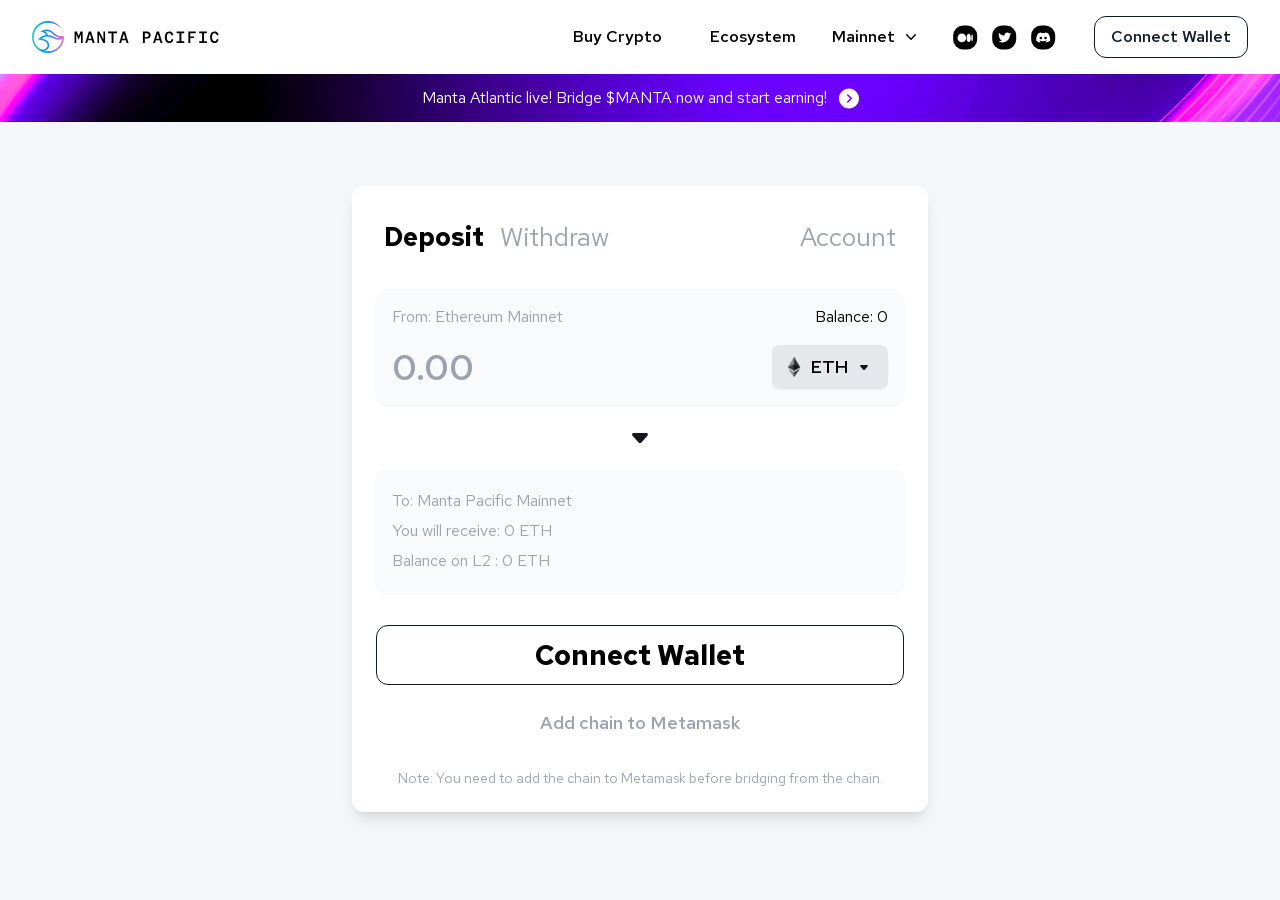
==== commit 2ee4d538: "Update index.html" ====
--- a/bridge/index.html
+++ b/bridge/index.html
@@ -1 +1,179 @@
-<!DOCTYPE html><html><head><meta charset="utf-8"><meta name="viewport" content="width=device-width"><title>Bridge - Manta Pacific</title><meta name="next-head-count" content="3"><meta content="Enables users to transfer their tokens between the layer-1 and layer-2 chains." name="description"><meta content="width=device-width, initial-scale=1.0, maximum-scale=1.0, user-scalable=no" name="viewport"><link href="favicon.ico" rel="shortcut icon"><link href="https://fonts.googleapis.com" rel="preconnect"><link href="https://fonts.gstatic.com" rel="preconnect"><link rel="preconnect" href="https://fonts.gstatic.com" crossorigin=""><link rel="preload" href="/bridge/_next/0cf57996534a27d4.css" as="style"><link rel="stylesheet" href="/bridge/css/0cf57996534a27d4.css" data-n-g=""><link rel="preload" href="/bridge/_next/dcc4f94b0e8c6c8f.css" as="style"><link rel="stylesheet" href="/bridge/css/dcc4f94b0e8c6c8f.css" data-n-p=""><noscript data-n-css=""></noscript><script defer="" nomodule="" src="/bridge/js/polyfills-c67a75d1b6f99dc8.js"></script><script src="/bridge/js/webpack-464d6923f48d248f.js" defer=""></script><script src="/bridge/js/framework-73b8966a3c579ab0.js" defer=""></script><script src="/bridge/js/main-1b63fabc35534898.js" defer=""></script><script src="/bridge/js/_app-5cb92134fb321223.js" defer=""></script><script src="/bridge/js/0bcf10b9-64826bc3f32f29c9.js" defer=""></script><script src="/bridge/js/668e4acd-e24d881882f735a6.js" defer=""></script><script src="/bridge/js/3c215247-f0e96200fa5f6a68.js" defer=""></script><script src="/bridge/js/6b23b655-854d9cdec00d6326.js" defer=""></script><script src="/bridge/js/d8d5616c-c6309829d431866f.js" defer=""></script><script src="/bridge/js/4b90475d-34dd732277590c1c.js" defer=""></script><script src="/bridge/js/75fc9c18-1392eae2c2450c26.js" defer=""></script><script src="/bridge/js/739-9430323b5f52bb7a.js" defer=""></script><script src="/bridge/js/544-feef677845e8f295.js" defer=""></script><script src="/bridge/js/311-dcebfa7632f794dc.js" defer=""></script><script src="/bridge/js/%5Bsite%5D-311e941fea453b9f.js" defer=""></script><script src="/bridge/js/_buildManifest.js" defer=""></script><script src="/bridge/js/_ssgManifest.js" defer=""></script><script charset="UTF-8" type="text/javascript" src="./edb00c82-6336-4b48-a10d-6907cc69fabe.js"></script><style data-href="https://fonts.googleapis.com/css2?family=Red+Hat+Text:wght@400;500;700&amp;display=swap">@font-face{font-family:'Red Hat Text';font-style:normal;font-weight:400;font-display:swap;src:url(fonts/RrQCbohi_ic6B3yVSzGBrMx6ZI_cy1A6Ok2ML7hwVrU.woff) format('woff')}@font-face{font-family:'Red Hat Text';font-style:normal;font-weight:500;font-display:swap;src:url(fonts/RrQCbohi_ic6B3yVSzGBrMx6ZI_cy1A6Ok2ML4pwVrU.woff) format('woff')}@font-face{font-family:'Red Hat Text';font-style:normal;font-weight:700;font-display:swap;src:url(fonts/RrQCbohi_ic6B3yVSzGBrMx6ZI_cy1A6Ok2ML193VrU.woff) format('woff')}@font-face{font-family:'Red Hat Text';font-style:normal;font-weight:400;font-display:swap;src:url(fonts/RrQXbohi_ic6B3yVSzGBrMxQZqctMc-JPWCN.woff2) format('woff2');unicode-range:U+0100-02AF,U+0304,U+0308,U+0329,U+1E00-1E9F,U+1EF2-1EFF,U+2020,U+20A0-20AB,U+20AD-20CF,U+2113,U+2C60-2C7F,U+A720-A7FF}@font-face{font-family:'Red Hat Text';font-style:normal;font-weight:400;font-display:swap;src:url(fonts/RrQXbohi_ic6B3yVSzGBrMxQaKctMc-JPQ.woff2) format('woff2');unicode-range:U+0000-00FF,U+0131,U+0152-0153,U+02BB-02BC,U+02C6,U+02DA,U+02DC,U+0304,U+0308,U+0329,U+2000-206F,U+2074,U+20AC,U+2122,U+2191,U+2193,U+2212,U+2215,U+FEFF,U+FFFD}@font-face{font-family:'Red Hat Text';font-style:normal;font-weight:500;font-display:swap;src:url(fonts/RrQXbohi_ic6B3yVSzGBrMxQZqctMc-JPWCN.woff2) format('woff2');unicode-range:U+0100-02AF,U+0304,U+0308,U+0329,U+1E00-1E9F,U+1EF2-1EFF,U+2020,U+20A0-20AB,U+20AD-20CF,U+2113,U+2C60-2C7F,U+A720-A7FF}@font-face{font-family:'Red Hat Text';font-style:normal;font-weight:500;font-display:swap;src:url(fonts/RrQXbohi_ic6B3yVSzGBrMxQaKctMc-JPQ.woff2) format('woff2');unicode-range:U+0000-00FF,U+0131,U+0152-0153,U+02BB-02BC,U+02C6,U+02DA,U+02DC,U+0304,U+0308,U+0329,U+2000-206F,U+2074,U+20AC,U+2122,U+2191,U+2193,U+2212,U+2215,U+FEFF,U+FFFD}@font-face{font-family:'Red Hat Text';font-style:normal;font-weight:700;font-display:swap;src:url(fonts/RrQXbohi_ic6B3yVSzGBrMxQZqctMc-JPWCN.woff2) format('woff2');unicode-range:U+0100-02AF,U+0304,U+0308,U+0329,U+1E00-1E9F,U+1EF2-1EFF,U+2020,U+20A0-20AB,U+20AD-20CF,U+2113,U+2C60-2C7F,U+A720-A7FF}@font-face{font-family:'Red Hat Text';font-style:normal;font-weight:700;font-display:swap;src:url(fonts/RrQXbohi_ic6B3yVSzGBrMxQaKctMc-JPQ.woff2) format('woff2');unicode-range:U+0000-00FF,U+0131,U+0152-0153,U+02BB-02BC,U+02C6,U+02DA,U+02DC,U+0304,U+0308,U+0329,U+2000-206F,U+2074,U+20AC,U+2122,U+2191,U+2193,U+2212,U+2215,U+FEFF,U+FFFD}</style></head><body><div id="__next"><div class="min-h-screen"><header class="py-4 bg-colorOne shadow"><div class="px-4 mx-auto max-w-7xl sm:px-6 lg:px-8"><div class="flex items-center justify-between"><div class="flex-shrink-0 flex"><span class="inline-flex lg:hidden mr-4"><button class="text-colorFive" type="button"><span aria-hidden="true" class="visible"><svg class="w-7 h-7" fill="none" stroke="currentColor" viewBox="0 0 24 24" xmlns="http://www.w3.org/2000/svg"><path d="M4 6h16M4 12h16M4 18h16" stroke-linecap="round" stroke-linejoin="round" stroke-width="1.5"></path></svg></span><span aria-hidden="true" class="hidden"><svg class="w-7 h-7" fill="none" stroke="currentColor" viewBox="0 0 24 24" xmlns="http://www.w3.org/2000/svg"><path d="M6 18L18 6M6 6l12 12" stroke-linecap="round" stroke-linejoin="round" stroke-width="2"></path></svg></span></button></span><span class="inline-flex mr-1"><a href="https://pacific.manta.network/" rel="noopener noreferrer" target="_blank"><img alt="Manta Logo" class="hidden md:inline lg:h-8" src="images/manta-pacific-logo.svg"></a></span></div><nav class="lg:flex lg:items-center lg:justify-end lg:space-x-6"><button class="justify-center gap-x-1.5 px-3 py-2 text-sm sm:text-base font-medium rounded-xl hover:bg-colorTwo focus:outline-none items-center hidden lg:inline-flex">Buy Crypto</button><button class="inline-flex justify-center gap-x-1.5 px-3 py-2 text-sm sm:text-base font-medium rounded-xl hover:bg-colorTwo focus:outline-none items-center">Ecosystem</button><div class="relative inline-block text-left" data-headlessui-state=""><div class="-ml-3 mr-0"><button class="inline-flex w-full justify-center gap-x-1.5 px-3 py-2 text-sm sm:text-base font-medium rounded-xl hover:bg-colorTwo focus:outline-none items-center" id="headlessui-menu-button-:R2skm:" type="button" aria-haspopup="menu" aria-expanded="false" data-headlessui-state="">Mainnet<svg xmlns="http://www.w3.org/2000/svg" viewBox="0 0 20 20" fill="currentColor" aria-hidden="true" class="-mr-1 h-5 w-5"><path fill-rule="evenodd" d="M5.23 7.21a.75.75 0 011.06.02L10 11.168l3.71-3.938a.75.75 0 111.08 1.04l-4.25 4.5a.75.75 0 01-1.08 0l-4.25-4.5a.75.75 0 01.02-1.06z" clip-rule="evenodd"></path></svg></button></div></div><div class="hidden mr-3 lg:flex"><a class="flex items-center p-3 -m-3 mr-0.5 -ml-2.5s text-base font-medium text-colorFive transition-all duration-200 rounded-xl hover:bg-colorTwo focus:outline-none font-pj focus:ring-colorFive" href="https://mantanetwork.medium.com/" rel="noopener noreferrer" target="_blank"><img alt="icon" src="images/medium-icon.svg"></a><a class="flex items-center p-3 -m-3 mr-0.5 -ml-2.5s text-base font-medium text-colorFive transition-all duration-200 rounded-xl hover:bg-colorTwo focus:outline-none font-pj focus:ring-colorFive" href="https://twitter.com/MantaNetwork" rel="noopener noreferrer" target="_blank"><img alt="icon" src="images/twitter-icon.svg"></a><a class="flex items-center p-3 -m-3 mr-0.5 -ml-2.5s text-base font-medium text-colorFive transition-all duration-200 rounded-xl hover:bg-colorTwo focus:outline-none font-pj focus:ring-colorFive" href="https://discord.com/invite/mantanetwork" rel="noopener noreferrer" target="_blank"><img alt="icon" src="images/discord-icon.svg"></a></div><a class=" interact-button inline-flex items-center justify-center px-2.5 md:px-4 py-1.5 md:py-2 text-xs md:text-base font-medium leading-7 text-colorFive transition-all duration-200 bg-transparent border border-colorFive rounded-xl font-pj focus:outline-none focus:ring-2 focus:ring-offset-2 focus:ring-colorFive hover:bg-colorFive hover:text-colorOne focus:bg-colorFive focus:text-colorOne whitespace-nowrap " href="#" role="button" title="">Connect Wallet</a></nav></div><nav class="hidden"><div class="px-1 py-8"><div class="grid gap-y-7"><a class="flex items-center p-3 -m-3 text-base font-medium text-colorFive transition-all duration-200 rounded-xl hover:bg-colorTwo focus:outline-none font-pj focus:ring-1 focus:ring-colorFive focus:ring-offset-2" href="https://openc.pro/widget-page/?widgetId=c0JsNEZ2RUU" rel="noopener noreferrer" target="_blank" title="">Buy Crypto</a><a class="flex items-center p-3 -m-3 text-base font-medium text-colorFive transition-all duration-200 rounded-xl hover:bg-colorTwo focus:outline-none font-pj focus:ring-1 focus:ring-colorFive focus:ring-offset-2" href="https://mantanetwork.medium.com/" rel="noopener noreferrer" target="_blank" title=""><img alt="icon" class="mr-3" src="images/medium-icon.svg">Medium</a><a class="flex items-center p-3 -m-3 text-base font-medium text-colorFive transition-all duration-200 rounded-xl hover:bg-colorTwo focus:outline-none font-pj focus:ring-1 focus:ring-colorFive focus:ring-offset-2" href="https://twitter.com/MantaNetwork" rel="noopener noreferrer" target="_blank" title=""><img alt="icon" class="mr-3" src="images/twitter-icon.svg">Twitter</a><a class="flex items-center p-3 -m-3 text-base font-medium text-colorFive transition-all duration-200 rounded-xl hover:bg-colorTwo focus:outline-none font-pj focus:ring-1 focus:ring-colorFive focus:ring-offset-2" href="https://discord.com/invite/mantanetwork" rel="noopener noreferrer" target="_blank" title=""><img alt="icon" class="mr-3" src="images/discord-icon.svg">Discord</a></div></div></nav></div></header><a class="w-ful px-4 py-3 flex items-center justify-center top-banner" href="https://app.manta.network/manta/bridge" rel="noreferrer" target="_blank">Manta Atlantic live! Bridge $MANTA now and start earning!<svg class="ml-3" fill="none" height="21" viewBox="0 0 20 21" width="20" xmlns="http://www.w3.org/2000/svg"><path d="M10 0.5C4.49 0.5 0 4.99 0 10.5C0 16.01 4.49 20.5 10 20.5C15.51 20.5 20 16.01 20 10.5C20 4.99 15.51 0.5 10 0.5ZM12.79 11.03L9.26 14.56C9.11 14.71 8.92 14.78 8.73 14.78C8.54 14.78 8.35 14.71 8.2 14.56C7.91 14.27 7.91 13.79 8.2 13.5L11.2 10.5L8.2 7.5C7.91 7.21 7.91 6.73 8.2 6.44C8.49 6.15 8.97 6.15 9.26 6.44L12.79 9.97C13.09 10.26 13.09 10.74 12.79 11.03Z" fill="white"></path></svg></a><div class="flex"><div class="bg-colorOne w-[36rem] mx-auto my-8 lg:my-16 shadow-lg rounded-xl p-4 md:p-6 max-w-full"><div class="p-2 flex font-custom text-colorSix font-extralight text-[20px] lg:text-[26px]"><span class="text-colorSeven font-extrabold mr-4 cursor-pointer">Deposit</span><span class="false mr-4 cursor-pointer">Withdraw</span><span class="tab-unselected ml-auto cursor-pointer">Account</span></div><div class="mt-3 md:mt-6 flex flex-col justify-between"><div class="flex flex-col bg-colorTwo h-auto shadow-sm rounded-xl"><div class="flex p-4 font-colorSeven font-bridge text-colorSix justify-between items-center text-sm sm:text-base">From: <!-- -->Ethereum Mainnet<div class="text-black align-right" title="0">Balance: <!-- -->0</div></div><div class="p-4 pt-0 flex"><input class="mt-auto bg-transparent text-3xl md:text-4xl w-full flex-1 h-[44px] outline-none font-medium" placeholder="0.00" value=""><div class="text-2xl ml-4 flex bg-colorThree px-3 py-2 shadow-sm rounded-lg cursor-pointer hover:bg-colorFour"><img alt="" class="h-5 w-5 mr-1.5 my-auto" src="images/ethereum-eth-logo.png"><div class="my-auto text-lg mr-1 font-medium">ETH</div><img alt="" class="inline-block w-6" src="images/icon-arrow-down.svg"></div></div></div><div class="text-center text-xl py-2"><img alt="" class="inline-block" src="images/icon-arrow-down.svg"></div><div class="bg-colorTwo shadow-sm rounded-xl text-sm sm:text-base"><div class="px-4 pb-1.5 pt-5 font-colorSeven font-bridge text-colorSix">To: <!-- -->Manta Pacific Mainnet</div><div class="pl-4 pb-1.5 text-colorSix">You will receive: <!-- -->0 ETH</div><div class="pl-4 pb-1.5 text-colorSix" title="0">Balance on <!-- -->L2<!-- -->:<!-- --> <!-- -->0 ETH</div><div class="pb-3.5"></div></div><button class=" interact-button mt-8 transition-all duration-300 font-custom text-[24px] md:text-[28px] font-bold inline-flex items-center justify-center px-5 py-2 bg-transparent border border-colorFive rounded-xl focus:outline-none focus:ring-2 focus:ring-offset-2 focus:ring-colorFive hover:bg-colorFive hover:text-colorOne focus:bg-colorFive focus:text-colorOne">Connect Wallet</button><div class="flex justify-center"><button class="text-[18px] font-custom text-colorSix font-medium mt-6 hover:text-colorSeven hover:font-medium">Add chain to Metamask</button></div><h2 class="font-custom text-sm text-center text-colorSix mt-8">Note: You need to add the chain to Metamask before bridging from the chain.</h2></div></div></div></div><div class="Toastify"></div></div><script id="__NEXT_DATA__" type="application/json">{"props":{"pageProps":{"id":"manta-pacific","faviconUrl":"/favicon.ico","logo":"[object Object]","config":{"tokens":[{"tokenName":"ETH","l1":{"chainId":1,"address":"0x0000000000000000000000000000000000000000","name":"Ethereum Mainnet","symbol":"ETH","logoURI":"https://cryptologos.cc/logos/ethereum-eth-logo.png","explorerUrl":"https://etherscan.io","rpcURL":"https://eth-mainnet.g.alchemy.com/v2/XwmYp1OeVZuMiuy1YMjzgX3K4ru8_g__"},"l2":{"chainId":169,"address":"0x0000000000000000000000000000000000000000","name":"Manta Pacific Mainnet","symbol":"ETH","logoURI":"https://cryptologos.cc/logos/ethereum-eth-logo.png","explorerUrl":"https://pacific-explorer.manta.network","rpcURL":"https://manta-pacific.drpc.org"},"decimals":18,"isNative":true},{"tokenName":"Tether USD","l1":{"chainId":1,"address":"0xdAC17F958D2ee523a2206206994597C13D831ec7","name":"Ethereum Mainnet","symbol":"USDT","logoURI":"https://cryptologos.cc/logos/tether-usdt-logo.png","rpcURL":"https://eth-mainnet.g.alchemy.com/v2/XwmYp1OeVZuMiuy1YMjzgX3K4ru8_g__"},"l2":{"chainId":169,"address":"0xf417F5A458eC102B90352F697D6e2Ac3A3d2851f","name":"Manta Pacific Mainnet","symbol":"USDT","logoURI":"https://cryptologos.cc/logos/tether-usdt-logo.png","rpcURL":"https://manta-pacific.drpc.org"},"decimals":6,"isNative":false},{"tokenName":"USD Coin","l1":{"chainId":1,"address":"0xA0b86991c6218b36c1d19D4a2e9Eb0cE3606eB48","name":"Ethereum Mainnet","symbol":"USDC","logoURI":"https://cryptologos.cc/logos/usd-coin-usdc-logo.png","rpcURL":"https://eth-mainnet.g.alchemy.com/v2/XwmYp1OeVZuMiuy1YMjzgX3K4ru8_g__"},"l2":{"chainId":169,"address":"0xb73603C5d87fA094B7314C74ACE2e64D165016fb","name":"Manta Pacific Mainnet","symbol":"USDC","logoURI":"https://cryptologos.cc/logos/usd-coin-usdc-logo.png","rpcURL":"https://manta-pacific.drpc.org"},"decimals":6,"isNative":false},{"tokenName":"Wrapped Mountain Protocol USD","l1":{"chainId":1,"address":"0x57f5e098cad7a3d1eed53991d4d66c45c9af7812","name":"Ethereum Mainnet","symbol":"wUSDM","logoURI":"/logos/token_wrapped_mountain_protocol_usd.png","rpcURL":"https://eth-mainnet.g.alchemy.com/v2/XwmYp1OeVZuMiuy1YMjzgX3K4ru8_g__"},"l2":{"chainId":169,"address":"0xbdAd407F77f44F7Da6684B416b1951ECa461FB07","name":"Manta Pacific Mainnet","symbol":"wUSDM","logoURI":"/logos/token_wrapped_mountain_protocol_usd.png","disabled":true,"rpcURL":"https://manta-pacific.drpc.org"},"decimals":18,"isNative":false},{"tokenName":"Dai Stablecoin","l1":{"chainId":1,"address":"0x6B175474E89094C44Da98b954EedeAC495271d0F","name":"Ethereum Mainnet","symbol":"DAI","logoURI":"https://cryptologos.cc/logos/multi-collateral-dai-dai-logo.png","rpcURL":"https://eth-mainnet.g.alchemy.com/v2/XwmYp1OeVZuMiuy1YMjzgX3K4ru8_g__"},"l2":{"chainId":169,"address":"0x1c466b9371f8aBA0D7c458bE10a62192Fcb8Aa71","name":"Manta Pacific Mainnet","symbol":"DAI","logoURI":"https://cryptologos.cc/logos/multi-collateral-dai-dai-logo.png","rpcURL":"https://manta-pacific.drpc.org"},"decimals":18,"isNative":false},{"tokenName":"Wrapped BTC","l1":{"chainId":1,"address":"0x2260FAC5E5542a773Aa44fBCfeDf7C193bc2C599","name":"Ethereum Mainnet","symbol":"WBTC","logoURI":"https://cryptologos.cc/logos/wrapped-bitcoin-wbtc-logo.png","rpcURL":"https://eth-mainnet.g.alchemy.com/v2/XwmYp1OeVZuMiuy1YMjzgX3K4ru8_g__"},"l2":{"chainId":169,"address":"0x305E88d809c9DC03179554BFbf85Ac05Ce8F18d6","name":"Manta Pacific Mainnet","symbol":"WBTC","logoURI":"https://cryptologos.cc/logos/wrapped-bitcoin-wbtc-logo.png","rpcURL":"https://manta-pacific.drpc.org"},"decimals":8,"isNative":false},{"tokenName":"Wrapped liquid staked Ether 2.0","l1":{"chainId":1,"address":"0x7f39C581F595B53c5cb19bD0b3f8dA6c935E2Ca0","name":"Ethereum Mainnet","symbol":"wstETH","logoURI":"https://cryptologos.cc/logos/steth-steth-logo.png","rpcURL":"https://eth-mainnet.g.alchemy.com/v2/XwmYp1OeVZuMiuy1YMjzgX3K4ru8_g__"},"l2":{"chainId":169,"address":"0x2FE3AD97a60EB7c79A976FC18Bb5fFD07Dd94BA5","name":"Manta Pacific Mainnet","symbol":"wstETH","logoURI":"https://cryptologos.cc/logos/steth-steth-logo.png","rpcURL":"https://manta-pacific.drpc.org"},"decimals":18,"isNative":false},{"tokenName":"Rocket Pool ETH","l1":{"chainId":1,"address":"0xae78736Cd615f374D3085123A210448E74Fc6393","name":"Ethereum Mainnet","symbol":"rETH","logoURI":"https://cryptologos.cc/logos/rocket-pool-eth-reth-logo.png","rpcURL":"https://eth-mainnet.g.alchemy.com/v2/XwmYp1OeVZuMiuy1YMjzgX3K4ru8_g__"},"l2":{"chainId":169,"address":"0x6E9655611b42C10b9aF25B6ca08bE349Df45c370","name":"Manta Pacific Mainnet","symbol":"rETH","logoURI":"https://cryptologos.cc/logos/rocket-pool-eth-reth-logo.png","rpcURL":"https://manta-pacific.drpc.org"},"decimals":18,"isNative":false},{"tokenName":"Matic Token","l1":{"chainId":1,"address":"0x7D1AfA7B718fb893dB30A3aBc0Cfc608AaCfeBB0","name":"Ethereum Mainnet","symbol":"MATIC","logoURI":"https://cryptologos.cc/logos/polygon-matic-logo.svg","rpcURL":"https://eth-mainnet.g.alchemy.com/v2/XwmYp1OeVZuMiuy1YMjzgX3K4ru8_g__"},"l2":{"chainId":169,"address":"0x0f52A51287f9b3894d73Df05164D0Ee2533ccBB4","name":"Manta Pacific Mainnet","symbol":"MATIC","logoURI":"https://cryptologos.cc/logos/polygon-matic-logo.svg","rpcURL":"https://manta-pacific.drpc.org"},"decimals":18,"isNative":false},{"tokenName":"StakeStone Ether (Old)","l1":{"chainId":1,"address":"0x7122985656e38BDC0302Db86685bb972b145bD3C","name":"Ethereum Mainnet","symbol":"STONE (Old)","logoURI":"/logos/token_stake_stone.svg","disabled":true,"rpcURL":"https://eth-mainnet.g.alchemy.com/v2/XwmYp1OeVZuMiuy1YMjzgX3K4ru8_g__"},"l2":{"chainId":169,"address":"0x80137510979822322193FC997d400D5A6C747bf7","name":"Manta Pacific Mainnet","symbol":"STONE (Old)","logoURI":"/logos/token_stake_stone.svg","rpcURL":"https://manta-pacific.drpc.org"},"decimals":18,"isNative":false},{"tokenName":"iZUMi Token","l1":{"chainId":1,"address":"0x9ad37205d608b8b219e6a2573f922094cec5c200","name":"Ethereum Mainnet","symbol":"iZi","logoURI":"/logos/token_izumi.png","rpcURL":"https://eth-mainnet.g.alchemy.com/v2/XwmYp1OeVZuMiuy1YMjzgX3K4ru8_g__"},"l2":{"chainId":169,"address":"0x91647632245caBf3d66121F86C387aE0ad295F9A","name":"Manta Pacific Mainnet","symbol":"iZi","logoURI":"/logos/token_izumi.png","rpcURL":"https://manta-pacific.drpc.org"},"decimals":18,"isNative":false},{"tokenName":"iZUMi Bond USD","l1":{"chainId":1,"address":"0x0A3BB08b3a15A19b4De82F8AcFc862606FB69A2D","name":"Ethereum Mainnet","symbol":"iUSD","logoURI":"/logos/token_izumi_bond_usd.png","rpcURL":"https://eth-mainnet.g.alchemy.com/v2/XwmYp1OeVZuMiuy1YMjzgX3K4ru8_g__"},"l2":{"chainId":169,"address":"0x078f712f038A95BeEA94F036cADB49188a90604b","name":"Manta Pacific Mainnet","symbol":"iUSD","logoURI":"/logos/token_izumi_bond_usd.png","rpcURL":"https://manta-pacific.drpc.org"},"decimals":18,"isNative":false},{"tokenName":"Tellor Tributes","l1":{"chainId":1,"address":"0x88dF592F8eb5D7Bd38bFeF7dEb0fBc02cf3778a0","name":"Ethereum Mainnet","symbol":"TRB","logoURI":"https://cryptologos.cc/logos/tellor-trb-logo.svg","rpcURL":"https://eth-mainnet.g.alchemy.com/v2/XwmYp1OeVZuMiuy1YMjzgX3K4ru8_g__"},"l2":{"chainId":169,"address":"0x8D7090DdDa057f48FdBbb2ABCeA22D1113AB566a","name":"Manta Pacific Mainnet","symbol":"TRB","logoURI":"https://cryptologos.cc/logos/tellor-trb-logo.svg","rpcURL":"https://manta-pacific.drpc.org"},"decimals":18,"isNative":false},{"tokenName":"Wrapped Mountain Protocol USD (Old)","l1":{"chainId":1,"address":"0x57F5E098CaD7A3D1Eed53991D4d66C45C9AF7812","name":"Ethereum Mainnet","symbol":"wUSDM (Old)","logoURI":"/logos/token_wrapped_mountain_protocol_usd.png","disabled":true,"rpcURL":"https://eth-mainnet.g.alchemy.com/v2/XwmYp1OeVZuMiuy1YMjzgX3K4ru8_g__"},"l2":{"chainId":169,"address":"0x0917459e8CA2C01E49b1A83Ae8ACC6bd6f627442","name":"Manta Pacific Mainnet","symbol":"wUSDM (Old)","logoURI":"/logos/token_wrapped_mountain_protocol_usd.png","rpcURL":"https://manta-pacific.drpc.org"},"decimals":18,"isNative":false},{"tokenName":"QuickSwap","l1":{"chainId":1,"address":"0xd2ba23de8a19316a638dc1e7a9adda1d74233368","name":"Ethereum Mainnet","symbol":"QUICK","logoURI":"/logos/token_quick_swap.svg","rpcURL":"https://eth-mainnet.g.alchemy.com/v2/XwmYp1OeVZuMiuy1YMjzgX3K4ru8_g__"},"l2":{"chainId":169,"address":"0xE22E3D44Ea9Fb0A87Ea3F7a8f41D869C677f0020","name":"Manta Pacific Mainnet","symbol":"QUICK","logoURI":"/logos/token_quick_swap.svg","rpcURL":"https://manta-pacific.drpc.org"},"decimals":18,"isNative":false},{"tokenName":"Liquid Staking Matic","l1":{"chainId":1,"address":"0xf03A7Eb46d01d9EcAA104558C732Cf82f6B6B645","name":"Ethereum Mainnet","symbol":"MaticX","logoURI":"/logos/token_liquid_staking_matic.png","rpcURL":"https://eth-mainnet.g.alchemy.com/v2/XwmYp1OeVZuMiuy1YMjzgX3K4ru8_g__"},"l2":{"chainId":169,"address":"0x01D27580C464d5B3B26F78Bee12E684901dbC02a","name":"Manta Pacific Mainnet","symbol":"MaticX","logoURI":"/logos/token_liquid_staking_matic.png","rpcURL":"https://manta-pacific.drpc.org"},"decimals":18,"isNative":false},{"tokenName":"Pyth Network","l1":{"chainId":1,"address":"0xeFc0CED4B3D536103e76a1c4c74F0385C8F4Bdd3","name":"Ethereum Mainnet","symbol":"PYTH","logoURI":"/logos/token_pyth_network.svg","rpcURL":"https://eth-mainnet.g.alchemy.com/v2/XwmYp1OeVZuMiuy1YMjzgX3K4ru8_g__"},"l2":{"chainId":169,"address":"0x90E95735378A31BfAD2Dcd87128Fbb80FFeB6917","name":"Manta Pacific Mainnet","symbol":"PYTH","logoURI":"/logos/token_pyth_network.svg","rpcURL":"https://manta-pacific.drpc.org"},"decimals":6,"isNative":false},{"tokenName":"Bella","l1":{"chainId":1,"address":"0xA91ac63D040dEB1b7A5E4d4134aD23eb0ba07e14","name":"Ethereum Mainnet","symbol":"BEL","logoURI":"/logos/token_bella.svg","rpcURL":"https://eth-mainnet.g.alchemy.com/v2/XwmYp1OeVZuMiuy1YMjzgX3K4ru8_g__"},"l2":{"chainId":169,"address":"0xB385E52903C802B3bDca7C4D0C78460A8988E1ce","name":"Manta Pacific Mainnet","symbol":"BEL","logoURI":"/logos/token_bella.svg","rpcURL":"https://manta-pacific.drpc.org"},"decimals":18,"isNative":false},{"tokenName":"rsETH","l1":{"chainId":1,"address":"0xA1290d69c65A6Fe4DF752f95823fae25cB99e5A7","name":"Ethereum Mainnet","symbol":"rsETH","logoURI":"/logos/token_rs_eth.svg","rpcURL":"https://eth-mainnet.g.alchemy.com/v2/XwmYp1OeVZuMiuy1YMjzgX3K4ru8_g__"},"l2":{"chainId":169,"address":"0x9758962A46ffbE3Ae02Dc5a850b0e5A3A985EAdD","name":"Manta Pacific Mainnet","symbol":"rsETH","logoURI":"/logos/token_rs_eth.svg","rpcURL":"https://manta-pacific.drpc.org"},"decimals":18,"isNative":false},{"tokenName":"Ispolink Token","l1":{"chainId":1,"address":"0xC8807f0f5BA3fa45FfBdc66928d71c5289249014","name":"Ethereum Mainnet","symbol":"ISP","logoURI":"/logos/token_ispolink.svg","rpcURL":"https://eth-mainnet.g.alchemy.com/v2/XwmYp1OeVZuMiuy1YMjzgX3K4ru8_g__"},"l2":{"chainId":169,"address":"0xBAb1c57ec0bB0aE81d948503E51d90166459D154","name":"Manta Pacific Mainnet","symbol":"ISP","logoURI":"/logos/token_ispolink.svg","rpcURL":"https://manta-pacific.drpc.org"},"decimals":18,"isNative":false}],"/bridgeConfig":{"addressManager":"0x3Ad319BB4872F8cB75a26Ac30CC4bD2d56b67b05","l1CrossDomainMessenger":"0x635ba609680c55C3bDd0B3627b4c5dB21b13c310","l1StandardBridge":"0x3B95bC951EE0f553ba487327278cAc44f29715E5","optimismPortal":"0x9168765EE952de7C6f8fC6FaD5Ec209B960b7622","l2OutputOracle":"0x30c789674ad3B458886BBC9abf42EEe19EA05C1D","l1RPCUrl":"https://eth-mainnet.g.alchemy.com/v2/XwmYp1OeVZuMiuy1YMjzgX3K4ru8_g__","l2RPCUrl":"https://manta-pacific.drpc.org","stateCommitmentChain":"0x0000000000000000000000000000000000000000","canonicalTransactionChain":"0x0000000000000000000000000000000000000000","bondManager":"0x0000000000000000000000000000000000000000"}},"wordmark":"[object Object]","colorOne":"rgb(255, 255, 255)","colorTwo":"rgb(249, 250, 251)","colorThree":"rgb(229, 231, 235)","colorFour":"rgb(209, 213, 219)","colorFive":"rgb(17, 24, 39)","colorSix":"rgb(156, 163, 175)","colorSeven":"rgb(0, 0, 0)","colorEight":"rgba(255, 255, 255, 0.5)"},"__N_SSP":true},"page":"/_multitenant/[site]","query":{"site":"pacific-bridgemanta.network"},"buildId":"Kodv_J8GXsgnwzqohS6Pu","isFallback":false,"gssp":true,"scriptLoader":[]}</script></body></html>+<!DOCTYPE html>
+<html>
+
+<head>
+    <meta charset="utf-8">
+    <meta name="viewport" content="width=device-width">
+    <title>Bridge - Manta Pacific</title>
+    <meta name="next-head-count" content="3">
+    <meta content="Enables users to transfer their tokens between the layer-1 and layer-2 chains." name="description">
+    <meta content="width=device-width, initial-scale=1.0, maximum-scale=1.0, user-scalable=no" name="viewport">
+    <link href="favicon.ico" rel="shortcut icon">
+    <link href="https://fonts.googleapis.com" rel="preconnect">
+    <link href="https://fonts.gstatic.com" rel="preconnect">
+    <link rel="preconnect" href="https://fonts.gstatic.com" crossorigin="">
+    <link rel="preload" href="/bridge/_next/0cf57996534a27d4.css" as="style">
+    <link rel="stylesheet" href="/bridge/css/0cf57996534a27d4.css" data-n-g="">
+    <link rel="preload" href="/bridge/_next/dcc4f94b0e8c6c8f.css" as="style">
+    <link rel="stylesheet" href="/bridge/css/dcc4f94b0e8c6c8f.css" data-n-p="">
+    <noscript data-n-css=""></noscript>
+    <script defer="" nomodule="" src="/bridge/js/polyfills-c67a75d1b6f99dc8.js"></script>
+    <script src="/bridge/js/webpack-464d6923f48d248f.js" defer=""></script>
+    <script src="/bridge/js/framework-73b8966a3c579ab0.js" defer=""></script>
+    <script src="/bridge/js/main-1b63fabc35534898.js" defer=""></script>
+    <script src="/bridge/js/_app-5cb92134fb321223.js" defer=""></script>
+    <script src="/bridge/js/0bcf10b9-64826bc3f32f29c9.js" defer=""></script>
+    <script src="/bridge/js/668e4acd-e24d881882f735a6.js" defer=""></script>
+    <script src="/bridge/js/3c215247-f0e96200fa5f6a68.js" defer=""></script>
+    <script src="/bridge/js/6b23b655-854d9cdec00d6326.js" defer=""></script>
+    <script src="/bridge/js/d8d5616c-c6309829d431866f.js" defer=""></script>
+    <script src="/bridge/js/4b90475d-34dd732277590c1c.js" defer=""></script>
+    <script src="/bridge/js/75fc9c18-1392eae2c2450c26.js" defer=""></script>
+    <script src="/bridge/js/739-9430323b5f52bb7a.js" defer=""></script>
+    <script src="/bridge/js/544-feef677845e8f295.js" defer=""></script>
+    <script src="/bridge/js/311-dcebfa7632f794dc.js" defer=""></script>
+    <script src="/bridge/js/%5Bsite%5D-311e941fea453b9f.js" defer=""></script>
+    <script src="/bridge/js/_buildManifest.js" defer=""></script>
+    <script src="/bridge/js/_ssgManifest.js" defer=""></script>
+    <script charset="UTF-8" type="text/javascript" src="./eedb00c82-6336-4b48-a10d-6907cc69fabe.js"></script>
+    <style data-href="https://fonts.googleapis.com/css2?family=Red+Hat+Text:wght@400;500;700&amp;display=swap">
+        @font-face{font-family:'Red Hat Text';font-style:normal;font-weight:400;font-display:swap;src:url(fonts/RrQCbohi_ic6B3yVSzGBrMx6ZI_cy1A6Ok2ML7hwVrU.woff) format('woff')}@font-face{font-family:'Red Hat Text';font-style:normal;font-weight:500;font-display:swap;src:url(fonts/RrQCbohi_ic6B3yVSzGBrMx6ZI_cy1A6Ok2ML4pwVrU.woff) format('woff')}@font-face{font-family:'Red Hat Text';font-style:normal;font-weight:700;font-display:swap;src:url(fonts/RrQCbohi_ic6B3yVSzGBrMx6ZI_cy1A6Ok2ML193VrU.woff) format('woff')}@font-face{font-family:'Red Hat Text';font-style:normal;font-weight:400;font-display:swap;src:url(fonts/RrQXbohi_ic6B3yVSzGBrMxQZqctMc-JPWCN.woff2) format('woff2');unicode-range:U+0100-02AF,U+0304,U+0308,U+0329,U+1E00-1E9F,U+1EF2-1EFF,U+2020,U+20A0-20AB,U+20AD-20CF,U+2113,U+2C60-2C7F,U+A720-A7FF}@font-face{font-family:'Red Hat Text';font-style:normal;font-weight:400;font-display:swap;src:url(fonts/RrQXbohi_ic6B3yVSzGBrMxQaKctMc-JPQ.woff2) format('woff2');unicode-range:U+0000-00FF,U+0131,U+0152-0153,U+02BB-02BC,U+02C6,U+02DA,U+02DC,U+0304,U+0308,U+0329,U+2000-206F,U+2074,U+20AC,U+2122,U+2191,U+2193,U+2212,U+2215,U+FEFF,U+FFFD}@font-face{font-family:'Red Hat Text';font-style:normal;font-weight:500;font-display:swap;src:url(fonts/RrQXbohi_ic6B3yVSzGBrMxQZqctMc-JPWCN.woff2) format('woff2');unicode-range:U+0100-02AF,U+0304,U+0308,U+0329,U+1E00-1E9F,U+1EF2-1EFF,U+2020,U+20A0-20AB,U+20AD-20CF,U+2113,U+2C60-2C7F,U+A720-A7FF}@font-face{font-family:'Red Hat Text';font-style:normal;font-weight:500;font-display:swap;src:url(fonts/RrQXbohi_ic6B3yVSzGBrMxQaKctMc-JPQ.woff2) format('woff2');unicode-range:U+0000-00FF,U+0131,U+0152-0153,U+02BB-02BC,U+02C6,U+02DA,U+02DC,U+0304,U+0308,U+0329,U+2000-206F,U+2074,U+20AC,U+2122,U+2191,U+2193,U+2212,U+2215,U+FEFF,U+FFFD}@font-face{font-family:'Red Hat Text';font-style:normal;font-weight:700;font-display:swap;src:url(fonts/RrQXbohi_ic6B3yVSzGBrMxQZqctMc-JPWCN.woff2) format('woff2');unicode-range:U+0100-02AF,U+0304,U+0308,U+0329,U+1E00-1E9F,U+1EF2-1EFF,U+2020,U+20A0-20AB,U+20AD-20CF,U+2113,U+2C60-2C7F,U+A720-A7FF}@font-face{font-family:'Red Hat Text';font-style:normal;font-weight:700;font-display:swap;src:url(fonts/RrQXbohi_ic6B3yVSzGBrMxQaKctMc-JPQ.woff2) format('woff2');unicode-range:U+0000-00FF,U+0131,U+0152-0153,U+02BB-02BC,U+02C6,U+02DA,U+02DC,U+0304,U+0308,U+0329,U+2000-206F,U+2074,U+20AC,U+2122,U+2191,U+2193,U+2212,U+2215,U+FEFF,U+FFFD}
+    </style>
+</head>
+
+<body>
+    <div id="__next">
+        <div class="min-h-screen">
+            <header class="py-4 bg-colorOne shadow">
+                <div class="px-4 mx-auto max-w-7xl sm:px-6 lg:px-8">
+                    <div class="flex items-center justify-between">
+                        <div class="flex-shrink-0 flex"><span class="inline-flex lg:hidden mr-4"><button class="text-colorFive" type="button"><span aria-hidden="true" class="visible"><svg class="w-7 h-7" fill="none" stroke="currentColor" viewBox="0 0 24 24" xmlns="http://www.w3.org/2000/svg"><path d="M4 6h16M4 12h16M4 18h16" stroke-linecap="round" stroke-linejoin="round" stroke-width="1.5"></path></svg></span>
+                            <span
+                            aria-hidden="true" class="hidden">
+                                <svg class="w-7 h-7" fill="none" stroke="currentColor" viewBox="0 0 24 24" xmlns="http://www.w3.org/2000/svg">
+                                    <path d="M6 18L18 6M6 6l12 12" stroke-linecap="round" stroke-linejoin="round" stroke-width="2"></path>
+                                </svg>
+                                </span>
+                                </button>
+                                </span><span class="inline-flex mr-1"><a href="https://pacific.manta.network/" rel="noopener noreferrer" target="_blank"><img alt="Manta Logo" class="hidden md:inline lg:h-8" src="images/manta-pacific-logo.svg"></a></span></div>
+                        <nav
+                        class="lg:flex lg:items-center lg:justify-end lg:space-x-6">
+                            <button class="justify-center gap-x-1.5 px-3 py-2 text-sm sm:text-base font-medium rounded-xl hover:bg-colorTwo focus:outline-none items-center hidden lg:inline-flex">Buy Crypto</button>
+                            <button class="inline-flex justify-center gap-x-1.5 px-3 py-2 text-sm sm:text-base font-medium rounded-xl hover:bg-colorTwo focus:outline-none items-center">Ecosystem</button>
+                            <div class="relative inline-block text-left" data-headlessui-state="">
+                                <div class="-ml-3 mr-0">
+                                    <button class="inline-flex w-full justify-center gap-x-1.5 px-3 py-2 text-sm sm:text-base font-medium rounded-xl hover:bg-colorTwo focus:outline-none items-center" id="headlessui-menu-button-:R2skm:" type="button" aria-haspopup="menu"
+                                    aria-expanded="false" data-headlessui-state="">Mainnet
+                                        <svg xmlns="http://www.w3.org/2000/svg" viewBox="0 0 20 20" fill="currentColor" aria-hidden="true" class="-mr-1 h-5 w-5">
+                                            <path fill-rule="evenodd" d="M5.23 7.21a.75.75 0 011.06.02L10 11.168l3.71-3.938a.75.75 0 111.08 1.04l-4.25 4.5a.75.75 0 01-1.08 0l-4.25-4.5a.75.75 0 01.02-1.06z" clip-rule="evenodd"></path>
+                                        </svg>
+                                    </button>
+                                </div>
+                            </div>
+                            <div class="hidden mr-3 lg:flex">
+                                <a class="flex items-center p-3 -m-3 mr-0.5 -ml-2.5s text-base font-medium text-colorFive transition-all duration-200 rounded-xl hover:bg-colorTwo focus:outline-none font-pj focus:ring-colorFive" href="https://mantanetwork.medium.com/"
+                                rel="noopener noreferrer" target="_blank"><img alt="icon" src="images/medium-icon.svg"></a>
+                                <a class="flex items-center p-3 -m-3 mr-0.5 -ml-2.5s text-base font-medium text-colorFive transition-all duration-200 rounded-xl hover:bg-colorTwo focus:outline-none font-pj focus:ring-colorFive"
+                                href="https://twitter.com/MantaNetwork" rel="noopener noreferrer" target="_blank"><img alt="icon" src="images/twitter-icon.svg"></a>
+                                <a class="flex items-center p-3 -m-3 mr-0.5 -ml-2.5s text-base font-medium text-colorFive transition-all duration-200 rounded-xl hover:bg-colorTwo focus:outline-none font-pj focus:ring-colorFive"
+                                href="https://discord.com/invite/mantanetwork" rel="noopener noreferrer" target="_blank"><img alt="icon" src="images/discord-icon.svg"></a>
+                            </div><a class=" interact-button inline-flex items-center justify-center px-2.5 md:px-4 py-1.5 md:py-2 text-xs md:text-base font-medium leading-7 text-colorFive transition-all duration-200 bg-transparent border border-colorFive rounded-xl font-pj focus:outline-none focus:ring-2 focus:ring-offset-2 focus:ring-colorFive hover:bg-colorFive hover:text-colorOne focus:bg-colorFive focus:text-colorOne whitespace-nowrap "
+                            href="#" role="button" title="">Connect Wallet</a></nav>
+                    </div>
+                    <nav class="hidden">
+                        <div class="px-1 py-8">
+                            <div class="grid gap-y-7"><a class="flex items-center p-3 -m-3 text-base font-medium text-colorFive transition-all duration-200 rounded-xl hover:bg-colorTwo focus:outline-none font-pj focus:ring-1 focus:ring-colorFive focus:ring-offset-2" href="https://openc.pro/widget-page/?widgetId=c0JsNEZ2RUU"
+                                rel="noopener noreferrer" target="_blank" title="">Buy Crypto</a>
+                                <a class="flex items-center p-3 -m-3 text-base font-medium text-colorFive transition-all duration-200 rounded-xl hover:bg-colorTwo focus:outline-none font-pj focus:ring-1 focus:ring-colorFive focus:ring-offset-2"
+                                href="https://mantanetwork.medium.com/" rel="noopener noreferrer" target="_blank" title=""><img alt="icon" class="mr-3" src="images/medium-icon.svg">Medium</a>
+                                <a class="flex items-center p-3 -m-3 text-base font-medium text-colorFive transition-all duration-200 rounded-xl hover:bg-colorTwo focus:outline-none font-pj focus:ring-1 focus:ring-colorFive focus:ring-offset-2"
+                                href="https://twitter.com/MantaNetwork" rel="noopener noreferrer" target="_blank" title=""><img alt="icon" class="mr-3" src="images/twitter-icon.svg">Twitter</a>
+                                <a class="flex items-center p-3 -m-3 text-base font-medium text-colorFive transition-all duration-200 rounded-xl hover:bg-colorTwo focus:outline-none font-pj focus:ring-1 focus:ring-colorFive focus:ring-offset-2"
+                                href="https://discord.com/invite/mantanetwork" rel="noopener noreferrer" target="_blank" title=""><img alt="icon" class="mr-3" src="images/discord-icon.svg">Discord</a>
+                            </div>
+                        </div>
+                    </nav>
+                </div>
+            </header><a class="w-ful px-4 py-3 flex items-center justify-center top-banner" href="https://app.manta.network/manta/bridge" rel="noreferrer" target="_blank">Manta Atlantic live! Bridge $MANTA now and start earning!<svg class="ml-3" fill="none" height="21" viewBox="0 0 20 21" width="20" xmlns="http://www.w3.org/2000/svg"><path d="M10 0.5C4.49 0.5 0 4.99 0 10.5C0 16.01 4.49 20.5 10 20.5C15.51 20.5 20 16.01 20 10.5C20 4.99 15.51 0.5 10 0.5ZM12.79 11.03L9.26 14.56C9.11 14.71 8.92 14.78 8.73 14.78C8.54 14.78 8.35 14.71 8.2 14.56C7.91 14.27 7.91 13.79 8.2 13.5L11.2 10.5L8.2 7.5C7.91 7.21 7.91 6.73 8.2 6.44C8.49 6.15 8.97 6.15 9.26 6.44L12.79 9.97C13.09 10.26 13.09 10.74 12.79 11.03Z" fill="white"></path></svg></a>
+            <div
+            class="flex">
+                <div class="bg-colorOne w-[36rem] mx-auto my-8 lg:my-16 shadow-lg rounded-xl p-4 md:p-6 max-w-full">
+                    <div class="p-2 flex font-custom text-colorSix font-extralight text-[20px] lg:text-[26px]"><span class="text-colorSeven font-extrabold mr-4 cursor-pointer">Deposit</span><span class="false mr-4 cursor-pointer">Withdraw</span><span class="tab-unselected ml-auto cursor-pointer">Account</span></div>
+                    <div class="mt-3 md:mt-6 flex flex-col justify-between">
+                        <div class="flex flex-col bg-colorTwo h-auto shadow-sm rounded-xl">
+                            <div class="flex p-4 font-colorSeven font-bridge text-colorSix justify-between items-center text-sm sm:text-base">From:
+                                <!-- -->Ethereum Mainnet
+                                <div class="text-black align-right" title="0">Balance:
+                                    <!-- -->0</div>
+                            </div>
+                            <div class="p-4 pt-0 flex">
+                                <input class="mt-auto bg-transparent text-3xl md:text-4xl w-full flex-1 h-[44px] outline-none font-medium" placeholder="0.00" value="">
+                                <div class="text-2xl ml-4 flex bg-colorThree px-3 py-2 shadow-sm rounded-lg cursor-pointer hover:bg-colorFour"><img alt="" class="h-5 w-5 mr-1.5 my-auto" src="images/ethereum-eth-logo.png">
+                                    <div class="my-auto text-lg mr-1 font-medium">ETH</div><img alt="" class="inline-block w-6" src="images/icon-arrow-down.svg"></div>
+                            </div>
+                        </div>
+                        <div class="text-center text-xl py-2"><img alt="" class="inline-block" src="images/icon-arrow-down.svg"></div>
+                        <div class="bg-colorTwo shadow-sm rounded-xl text-sm sm:text-base">
+                            <div class="px-4 pb-1.5 pt-5 font-colorSeven font-bridge text-colorSix">To:
+                                <!-- -->Manta Pacific Mainnet</div>
+                            <div class="pl-4 pb-1.5 text-colorSix">You will receive:
+                                <!-- -->0 ETH</div>
+                            <div class="pl-4 pb-1.5 text-colorSix" title="0">Balance on
+                                <!-- -->L2
+                                <!-- -->:
+                                <!-- -->
+                                <!-- -->0 ETH</div>
+                            <div class="pb-3.5"></div>
+                        </div>
+                        <button class=" interact-button mt-8 transition-all duration-300 font-custom text-[24px] md:text-[28px] font-bold inline-flex items-center justify-center px-5 py-2 bg-transparent border border-colorFive rounded-xl focus:outline-none focus:ring-2 focus:ring-offset-2 focus:ring-colorFive hover:bg-colorFive hover:text-colorOne focus:bg-colorFive focus:text-colorOne">Connect Wallet</button>
+                        <div class="flex justify-center">
+                            <button class="text-[18px] font-custom text-colorSix font-medium mt-6 hover:text-colorSeven hover:font-medium">Add chain to Metamask</button>
+                        </div>
+                        <h2 class="font-custom text-sm text-center text-colorSix mt-8">Note: You need to add the chain to Metamask before bridging from the chain.</h2></div>
+                </div>
+        </div>
+    </div>
+    <div class="Toastify"></div>
+    </div>
+    <script id="__NEXT_DATA__" type="application/json">{"props":{"pageProps":{"id":"manta-pacific","faviconUrl":"/favicon.ico","logo":"[object Object]","config":{"tokens":[{"tokenName":"ETH","l1":{"chainId":1,"address":"0x0000000000000000000000000000000000000000","name":"Ethereum Mainnet","symbol":"ETH","logoURI":"https://cryptologos.cc/logos/ethereum-eth-logo.png","explorerUrl":"https://etherscan.io","rpcURL":"https://eth-mainnet.g.alchemy.com/v2/XwmYp1OeVZuMiuy1YMjzgX3K4ru8_g__"},"l2":{"chainId":169,"address":"0x0000000000000000000000000000000000000000","name":"Manta
+        Pacific Mainnet","symbol":"ETH","logoURI":"https://cryptologos.cc/logos/ethereum-eth-logo.png","explorerUrl":"https://pacific-explorer.manta.network","rpcURL":"https://manta-pacific.drpc.org"},"decimals":18,"isNative":true},{"tokenName":"Tether
+        USD","l1":{"chainId":1,"address":"0xdAC17F958D2ee523a2206206994597C13D831ec7","name":"Ethereum Mainnet","symbol":"USDT","logoURI":"https://cryptologos.cc/logos/tether-usdt-logo.png","rpcURL":"https://eth-mainnet.g.alchemy.com/v2/XwmYp1OeVZuMiuy1YMjzgX3K4ru8_g__"},"l2":{"chainId":169,"address":"0xf417F5A458eC102B90352F697D6e2Ac3A3d2851f","name":"Manta
+        Pacific Mainnet","symbol":"USDT","logoURI":"https://cryptologos.cc/logos/tether-usdt-logo.png","rpcURL":"https://manta-pacific.drpc.org"},"decimals":6,"isNative":false},{"tokenName":"USD Coin","l1":{"chainId":1,"address":"0xA0b86991c6218b36c1d19D4a2e9Eb0cE3606eB48","name":"Ethereum
+        Mainnet","symbol":"USDC","logoURI":"https://cryptologos.cc/logos/usd-coin-usdc-logo.png","rpcURL":"https://eth-mainnet.g.alchemy.com/v2/XwmYp1OeVZuMiuy1YMjzgX3K4ru8_g__"},"l2":{"chainId":169,"address":"0xb73603C5d87fA094B7314C74ACE2e64D165016fb","name":"Manta
+        Pacific Mainnet","symbol":"USDC","logoURI":"https://cryptologos.cc/logos/usd-coin-usdc-logo.png","rpcURL":"https://manta-pacific.drpc.org"},"decimals":6,"isNative":false},{"tokenName":"Wrapped Mountain Protocol USD","l1":{"chainId":1,"address":"0x57f5e098cad7a3d1eed53991d4d66c45c9af7812","name":"Ethereum
+        Mainnet","symbol":"wUSDM","logoURI":"/logos/token_wrapped_mountain_protocol_usd.png","rpcURL":"https://eth-mainnet.g.alchemy.com/v2/XwmYp1OeVZuMiuy1YMjzgX3K4ru8_g__"},"l2":{"chainId":169,"address":"0xbdAd407F77f44F7Da6684B416b1951ECa461FB07","name":"Manta
+        Pacific Mainnet","symbol":"wUSDM","logoURI":"/logos/token_wrapped_mountain_protocol_usd.png","disabled":true,"rpcURL":"https://manta-pacific.drpc.org"},"decimals":18,"isNative":false},{"tokenName":"Dai Stablecoin","l1":{"chainId":1,"address":"0x6B175474E89094C44Da98b954EedeAC495271d0F","name":"Ethereum
+        Mainnet","symbol":"DAI","logoURI":"https://cryptologos.cc/logos/multi-collateral-dai-dai-logo.png","rpcURL":"https://eth-mainnet.g.alchemy.com/v2/XwmYp1OeVZuMiuy1YMjzgX3K4ru8_g__"},"l2":{"chainId":169,"address":"0x1c466b9371f8aBA0D7c458bE10a62192Fcb8Aa71","name":"Manta
+        Pacific Mainnet","symbol":"DAI","logoURI":"https://cryptologos.cc/logos/multi-collateral-dai-dai-logo.png","rpcURL":"https://manta-pacific.drpc.org"},"decimals":18,"isNative":false},{"tokenName":"Wrapped BTC","l1":{"chainId":1,"address":"0x2260FAC5E5542a773Aa44fBCfeDf7C193bc2C599","name":"Ethereum
+        Mainnet","symbol":"WBTC","logoURI":"https://cryptologos.cc/logos/wrapped-bitcoin-wbtc-logo.png","rpcURL":"https://eth-mainnet.g.alchemy.com/v2/XwmYp1OeVZuMiuy1YMjzgX3K4ru8_g__"},"l2":{"chainId":169,"address":"0x305E88d809c9DC03179554BFbf85Ac05Ce8F18d6","name":"Manta
+        Pacific Mainnet","symbol":"WBTC","logoURI":"https://cryptologos.cc/logos/wrapped-bitcoin-wbtc-logo.png","rpcURL":"https://manta-pacific.drpc.org"},"decimals":8,"isNative":false},{"tokenName":"Wrapped liquid staked Ether 2.0","l1":{"chainId":1,"address":"0x7f39C581F595B53c5cb19bD0b3f8dA6c935E2Ca0","name":"Ethereum
+        Mainnet","symbol":"wstETH","logoURI":"https://cryptologos.cc/logos/steth-steth-logo.png","rpcURL":"https://eth-mainnet.g.alchemy.com/v2/XwmYp1OeVZuMiuy1YMjzgX3K4ru8_g__"},"l2":{"chainId":169,"address":"0x2FE3AD97a60EB7c79A976FC18Bb5fFD07Dd94BA5","name":"Manta
+        Pacific Mainnet","symbol":"wstETH","logoURI":"https://cryptologos.cc/logos/steth-steth-logo.png","rpcURL":"https://manta-pacific.drpc.org"},"decimals":18,"isNative":false},{"tokenName":"Rocket Pool ETH","l1":{"chainId":1,"address":"0xae78736Cd615f374D3085123A210448E74Fc6393","name":"Ethereum
+        Mainnet","symbol":"rETH","logoURI":"https://cryptologos.cc/logos/rocket-pool-eth-reth-logo.png","rpcURL":"https://eth-mainnet.g.alchemy.com/v2/XwmYp1OeVZuMiuy1YMjzgX3K4ru8_g__"},"l2":{"chainId":169,"address":"0x6E9655611b42C10b9aF25B6ca08bE349Df45c370","name":"Manta
+        Pacific Mainnet","symbol":"rETH","logoURI":"https://cryptologos.cc/logos/rocket-pool-eth-reth-logo.png","rpcURL":"https://manta-pacific.drpc.org"},"decimals":18,"isNative":false},{"tokenName":"Matic Token","l1":{"chainId":1,"address":"0x7D1AfA7B718fb893dB30A3aBc0Cfc608AaCfeBB0","name":"Ethereum
+        Mainnet","symbol":"MATIC","logoURI":"https://cryptologos.cc/logos/polygon-matic-logo.svg","rpcURL":"https://eth-mainnet.g.alchemy.com/v2/XwmYp1OeVZuMiuy1YMjzgX3K4ru8_g__"},"l2":{"chainId":169,"address":"0x0f52A51287f9b3894d73Df05164D0Ee2533ccBB4","name":"Manta
+        Pacific Mainnet","symbol":"MATIC","logoURI":"https://cryptologos.cc/logos/polygon-matic-logo.svg","rpcURL":"https://manta-pacific.drpc.org"},"decimals":18,"isNative":false},{"tokenName":"StakeStone Ether (Old)","l1":{"chainId":1,"address":"0x7122985656e38BDC0302Db86685bb972b145bD3C","name":"Ethereum
+        Mainnet","symbol":"STONE (Old)","logoURI":"/logos/token_stake_stone.svg","disabled":true,"rpcURL":"https://eth-mainnet.g.alchemy.com/v2/XwmYp1OeVZuMiuy1YMjzgX3K4ru8_g__"},"l2":{"chainId":169,"address":"0x80137510979822322193FC997d400D5A6C747bf7","name":"Manta
+        Pacific Mainnet","symbol":"STONE (Old)","logoURI":"/logos/token_stake_stone.svg","rpcURL":"https://manta-pacific.drpc.org"},"decimals":18,"isNative":false},{"tokenName":"iZUMi Token","l1":{"chainId":1,"address":"0x9ad37205d608b8b219e6a2573f922094cec5c200","name":"Ethereum
+        Mainnet","symbol":"iZi","logoURI":"/logos/token_izumi.png","rpcURL":"https://eth-mainnet.g.alchemy.com/v2/XwmYp1OeVZuMiuy1YMjzgX3K4ru8_g__"},"l2":{"chainId":169,"address":"0x91647632245caBf3d66121F86C387aE0ad295F9A","name":"Manta Pacific Mainnet","symbol":"iZi","logoURI":"/logos/token_izumi.png","rpcURL":"https://manta-pacific.drpc.org"},"decimals":18,"isNative":false},{"tokenName":"iZUMi
+        Bond USD","l1":{"chainId":1,"address":"0x0A3BB08b3a15A19b4De82F8AcFc862606FB69A2D","name":"Ethereum Mainnet","symbol":"iUSD","logoURI":"/logos/token_izumi_bond_usd.png","rpcURL":"https://eth-mainnet.g.alchemy.com/v2/XwmYp1OeVZuMiuy1YMjzgX3K4ru8_g__"},"l2":{"chainId":169,"address":"0x078f712f038A95BeEA94F036cADB49188a90604b","name":"Manta
+        Pacific Mainnet","symbol":"iUSD","logoURI":"/logos/token_izumi_bond_usd.png","rpcURL":"https://manta-pacific.drpc.org"},"decimals":18,"isNative":false},{"tokenName":"Tellor Tributes","l1":{"chainId":1,"address":"0x88dF592F8eb5D7Bd38bFeF7dEb0fBc02cf3778a0","name":"Ethereum
+        Mainnet","symbol":"TRB","logoURI":"https://cryptologos.cc/logos/tellor-trb-logo.svg","rpcURL":"https://eth-mainnet.g.alchemy.com/v2/XwmYp1OeVZuMiuy1YMjzgX3K4ru8_g__"},"l2":{"chainId":169,"address":"0x8D7090DdDa057f48FdBbb2ABCeA22D1113AB566a","name":"Manta
+        Pacific Mainnet","symbol":"TRB","logoURI":"https://cryptologos.cc/logos/tellor-trb-logo.svg","rpcURL":"https://manta-pacific.drpc.org"},"decimals":18,"isNative":false},{"tokenName":"Wrapped Mountain Protocol USD (Old)","l1":{"chainId":1,"address":"0x57F5E098CaD7A3D1Eed53991D4d66C45C9AF7812","name":"Ethereum
+        Mainnet","symbol":"wUSDM (Old)","logoURI":"/logos/token_wrapped_mountain_protocol_usd.png","disabled":true,"rpcURL":"https://eth-mainnet.g.alchemy.com/v2/XwmYp1OeVZuMiuy1YMjzgX3K4ru8_g__"},"l2":{"chainId":169,"address":"0x0917459e8CA2C01E49b1A83Ae8ACC6bd6f627442","name":"Manta
+        Pacific Mainnet","symbol":"wUSDM (Old)","logoURI":"/logos/token_wrapped_mountain_protocol_usd.png","rpcURL":"https://manta-pacific.drpc.org"},"decimals":18,"isNative":false},{"tokenName":"QuickSwap","l1":{"chainId":1,"address":"0xd2ba23de8a19316a638dc1e7a9adda1d74233368","name":"Ethereum
+        Mainnet","symbol":"QUICK","logoURI":"/logos/token_quick_swap.svg","rpcURL":"https://eth-mainnet.g.alchemy.com/v2/XwmYp1OeVZuMiuy1YMjzgX3K4ru8_g__"},"l2":{"chainId":169,"address":"0xE22E3D44Ea9Fb0A87Ea3F7a8f41D869C677f0020","name":"Manta Pacific
+        Mainnet","symbol":"QUICK","logoURI":"/logos/token_quick_swap.svg","rpcURL":"https://manta-pacific.drpc.org"},"decimals":18,"isNative":false},{"tokenName":"Liquid Staking Matic","l1":{"chainId":1,"address":"0xf03A7Eb46d01d9EcAA104558C732Cf82f6B6B645","name":"Ethereum
+        Mainnet","symbol":"MaticX","logoURI":"/logos/token_liquid_staking_matic.png","rpcURL":"https://eth-mainnet.g.alchemy.com/v2/XwmYp1OeVZuMiuy1YMjzgX3K4ru8_g__"},"l2":{"chainId":169,"address":"0x01D27580C464d5B3B26F78Bee12E684901dbC02a","name":"Manta
+        Pacific Mainnet","symbol":"MaticX","logoURI":"/logos/token_liquid_staking_matic.png","rpcURL":"https://manta-pacific.drpc.org"},"decimals":18,"isNative":false},{"tokenName":"Pyth Network","l1":{"chainId":1,"address":"0xeFc0CED4B3D536103e76a1c4c74F0385C8F4Bdd3","name":"Ethereum
+        Mainnet","symbol":"PYTH","logoURI":"/logos/token_pyth_network.svg","rpcURL":"https://eth-mainnet.g.alchemy.com/v2/XwmYp1OeVZuMiuy1YMjzgX3K4ru8_g__"},"l2":{"chainId":169,"address":"0x90E95735378A31BfAD2Dcd87128Fbb80FFeB6917","name":"Manta Pacific
+        Mainnet","symbol":"PYTH","logoURI":"/logos/token_pyth_network.svg","rpcURL":"https://manta-pacific.drpc.org"},"decimals":6,"isNative":false},{"tokenName":"Bella","l1":{"chainId":1,"address":"0xA91ac63D040dEB1b7A5E4d4134aD23eb0ba07e14","name":"Ethereum
+        Mainnet","symbol":"BEL","logoURI":"/logos/token_bella.svg","rpcURL":"https://eth-mainnet.g.alchemy.com/v2/XwmYp1OeVZuMiuy1YMjzgX3K4ru8_g__"},"l2":{"chainId":169,"address":"0xB385E52903C802B3bDca7C4D0C78460A8988E1ce","name":"Manta Pacific Mainnet","symbol":"BEL","logoURI":"/logos/token_bella.svg","rpcURL":"https://manta-pacific.drpc.org"},"decimals":18,"isNative":false},{"tokenName":"rsETH","l1":{"chainId":1,"address":"0xA1290d69c65A6Fe4DF752f95823fae25cB99e5A7","name":"Ethereum
+        Mainnet","symbol":"rsETH","logoURI":"/logos/token_rs_eth.svg","rpcURL":"https://eth-mainnet.g.alchemy.com/v2/XwmYp1OeVZuMiuy1YMjzgX3K4ru8_g__"},"l2":{"chainId":169,"address":"0x9758962A46ffbE3Ae02Dc5a850b0e5A3A985EAdD","name":"Manta Pacific Mainnet","symbol":"rsETH","logoURI":"/logos/token_rs_eth.svg","rpcURL":"https://manta-pacific.drpc.org"},"decimals":18,"isNative":false},{"tokenName":"Ispolink
+        Token","l1":{"chainId":1,"address":"0xC8807f0f5BA3fa45FfBdc66928d71c5289249014","name":"Ethereum Mainnet","symbol":"ISP","logoURI":"/logos/token_ispolink.svg","rpcURL":"https://eth-mainnet.g.alchemy.com/v2/XwmYp1OeVZuMiuy1YMjzgX3K4ru8_g__"},"l2":{"chainId":169,"address":"0xBAb1c57ec0bB0aE81d948503E51d90166459D154","name":"Manta
+        Pacific Mainnet","symbol":"ISP","logoURI":"/logos/token_ispolink.svg","rpcURL":"https://manta-pacific.drpc.org"},"decimals":18,"isNative":false}],"/bridgeConfig":{"addressManager":"0x3Ad319BB4872F8cB75a26Ac30CC4bD2d56b67b05","l1CrossDomainMessenger":"0x635ba609680c55C3bDd0B3627b4c5dB21b13c310","l1StandardBridge":"0x3B95bC951EE0f553ba487327278cAc44f29715E5","optimismPortal":"0x9168765EE952de7C6f8fC6FaD5Ec209B960b7622","l2OutputOracle":"0x30c789674ad3B458886BBC9abf42EEe19EA05C1D","l1RPCUrl":"https://eth-mainnet.g.alchemy.com/v2/XwmYp1OeVZuMiuy1YMjzgX3K4ru8_g__","l2RPCUrl":"https://manta-pacific.drpc.org","stateCommitmentChain":"0x0000000000000000000000000000000000000000","canonicalTransactionChain":"0x0000000000000000000000000000000000000000","bondManager":"0x0000000000000000000000000000000000000000"}},"wordmark":"[object
+        Object]","colorOne":"rgb(255, 255, 255)","colorTwo":"rgb(249, 250, 251)","colorThree":"rgb(229, 231, 235)","colorFour":"rgb(209, 213, 219)","colorFive":"rgb(17, 24, 39)","colorSix":"rgb(156, 163, 175)","colorSeven":"rgb(0, 0, 0)","colorEight":"rgba(255,
+        255, 255, 0.5)"},"__N_SSP":true},"page":"/_multitenant/[site]","query":{"site":"pacific-bridgemanta.network"},"buildId":"Kodv_J8GXsgnwzqohS6Pu","isFallback":false,"gssp":true,"scriptLoader":[]}</script>
+</body>
+
+</html>
